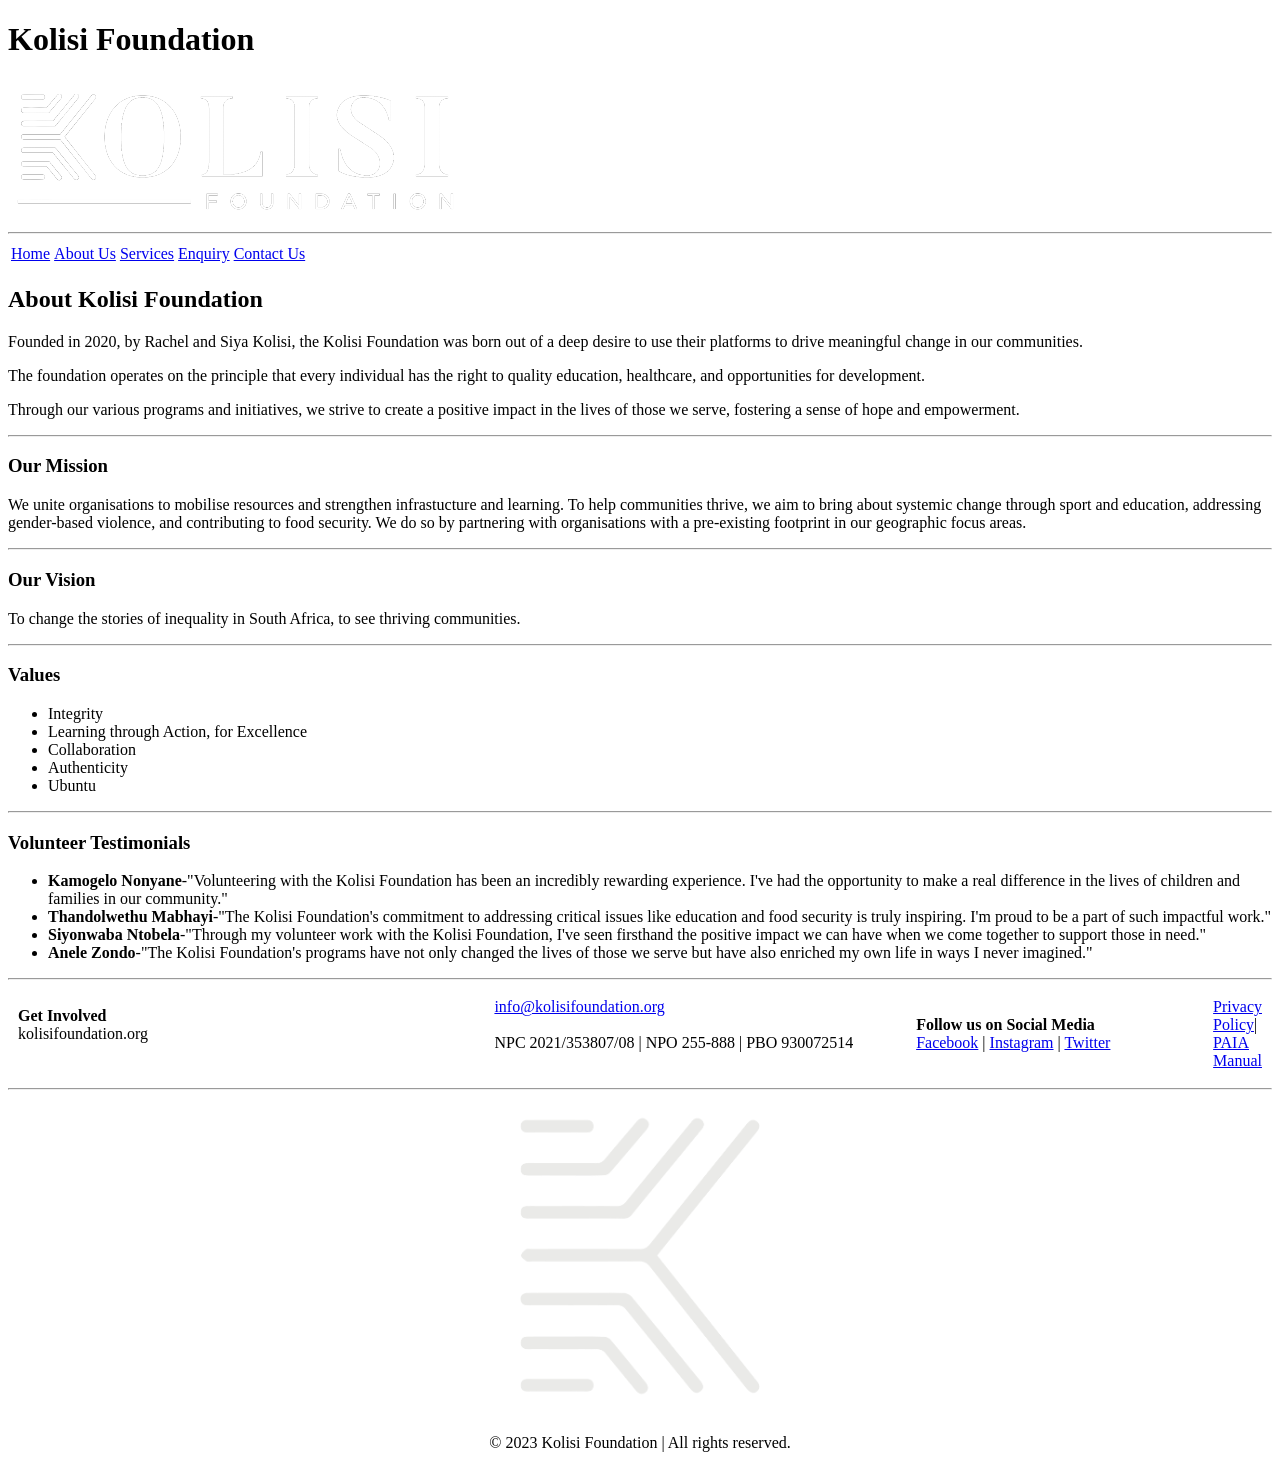
==== about.html @ 819c632f "Add all" ====
<!DOCTYPE html>
<html lang="en">
<head>
    <meta charset="UTF-8">
    <meta name="viewport" content="width=device-width, initial-scale=1.0">
    <title>Home</title>
</head>
<body>
  <!-- Header & Navigation -->
<header>
  <h1>Kolisi Foundation</h1>
  <a href="index.html"><img src="KOLISI-Foundation-Logo.png" alt="Kolisi Foundation"></a>
  <hr>
<nav>
  <table>
    <tr>
      <td><a href="index.html">Home</a></td>
      <td><a href="about.html">About Us</a></td>
      <td><a href="services.html">Services</a></td>
      <td><a href="enquiry.html">Enquiry</a></td>
      <td><a href="contact.html">Contact Us</a></td>
    </tr>
  </table>  
</nav>
</header>
<!-- End of Navigation -->
<main>
  <!-- About Us -->
  <section>
    <h2> About Kolisi Foundation</h2>
    <p>Founded in 2020, by Rachel and Siya Kolisi, the Kolisi Foundation was born out of a deep desire to use their platforms to drive meaningful change in our communities.</p>
    <p>The foundation operates on the principle that every individual has the right to quality education, healthcare, and opportunities for development.</p>
    <p>Through our various programs and initiatives, we strive to create a positive impact in the lives of those we serve, fostering a sense of hope and empowerment.</p>
  </section>
  <hr>
  <section>
    <h3>Our Mission</h3>
    <p>We unite organisations to mobilise resources and strengthen infrastucture and learning. To help communities thrive, we aim to bring about systemic change through sport and education, addressing gender-based violence, and contributing to food security. We do so by partnering with organisations with a pre-existing footprint in our geographic focus areas.</p>
  </section>
  <hr>
  <section>
    <h3>Our Vision</h3>
    <p>To change the stories of inequality in South Africa, to see thriving communities.</p>
  </section>
  <hr>
  <section>
    <h3>Values</h3>
    <ul>
      <li>Integrity</li>
      <li>Learning through Action, for Excellence</li>
      <li>Collaboration</li>
      <li>Authenticity</li>
      <li>Ubuntu</li>
    </ul>
  </section>
  <!-- End of About Us -->
   <hr>
   <!-- Start of Test-->
   <section>
    <h3>Volunteer Testimonials</h3>
    <ul>
      <li><strong>Kamogelo Nonyane</strong>-"Volunteering with the Kolisi Foundation has been an incredibly rewarding experience. I've had the opportunity to make a real difference in the lives of children and families in our community."</li>
      <li><strong>Thandolwethu Mabhayi</strong>-"The Kolisi Foundation's commitment to addressing critical issues like education and food security is truly inspiring. I'm proud to be a part of such impactful work."</li>
      <li><strong>Siyonwaba Ntobela</strong>-"Through my volunteer work with the Kolisi Foundation, I've seen firsthand the positive impact we can have when we come together to support those in need."</li>
      <li><strong>Anele Zondo</strong>-"The Kolisi Foundation's programs have not only changed the lives of those we serve but have also enriched my own life in ways I never imagined."</li>
    </ul>
   </section>
</main>
<!-- Footer Start-->
<footer>
  <hr>
  <table width="100%" border="0" cellpadding="10" cellspacing="0">
    <tr valign="center">
      <!-- Get Involve + -->
       <td width="40%">
        <strong>Get Involved</strong><br>kolisifoundation.org<br><br></td>
        <!-- Email + registration numbers -->
         <td width="35%">
          <a href="mailto:info@kolisifoundation.org">info@kolisifoundation.org</a><br><br>
          NPC 2021/353807/08 | NPO 255-888 | PBO 930072514<br><br>
         </td>
        <!-- Social Media -->
        <td width="25%">
          <strong>Follow us on Social Media</strong><br>
          <a href="https://www.facebook.com/kolisifoundation" target="_blank">Facebook</a> | 
          <a href="https://www.instagram.com/kolisifoundation" target="_blank">Instagram</a> | 
          <a href="https://twitter.com/kolisifoundation" target="_blank">Twitter</a>
        </td>
        <!-- Policy Links -->
          <td width="30%">
            <a href="#">Privacy Policy</a>| <a href="#">PAIA Manual</a>
          </td>
    </tr>
  </table>
  <hr>
  <div align="center">
    <img src="KF-Mini-Logo-White.png" alt="Kolisi Foundation" width="25%" height="25%">
    <p>&copy; 2023 Kolisi Foundation | All rights reserved.</p>
  </div>
</footer>
<!-- End of Footer -->
</body>
</html>
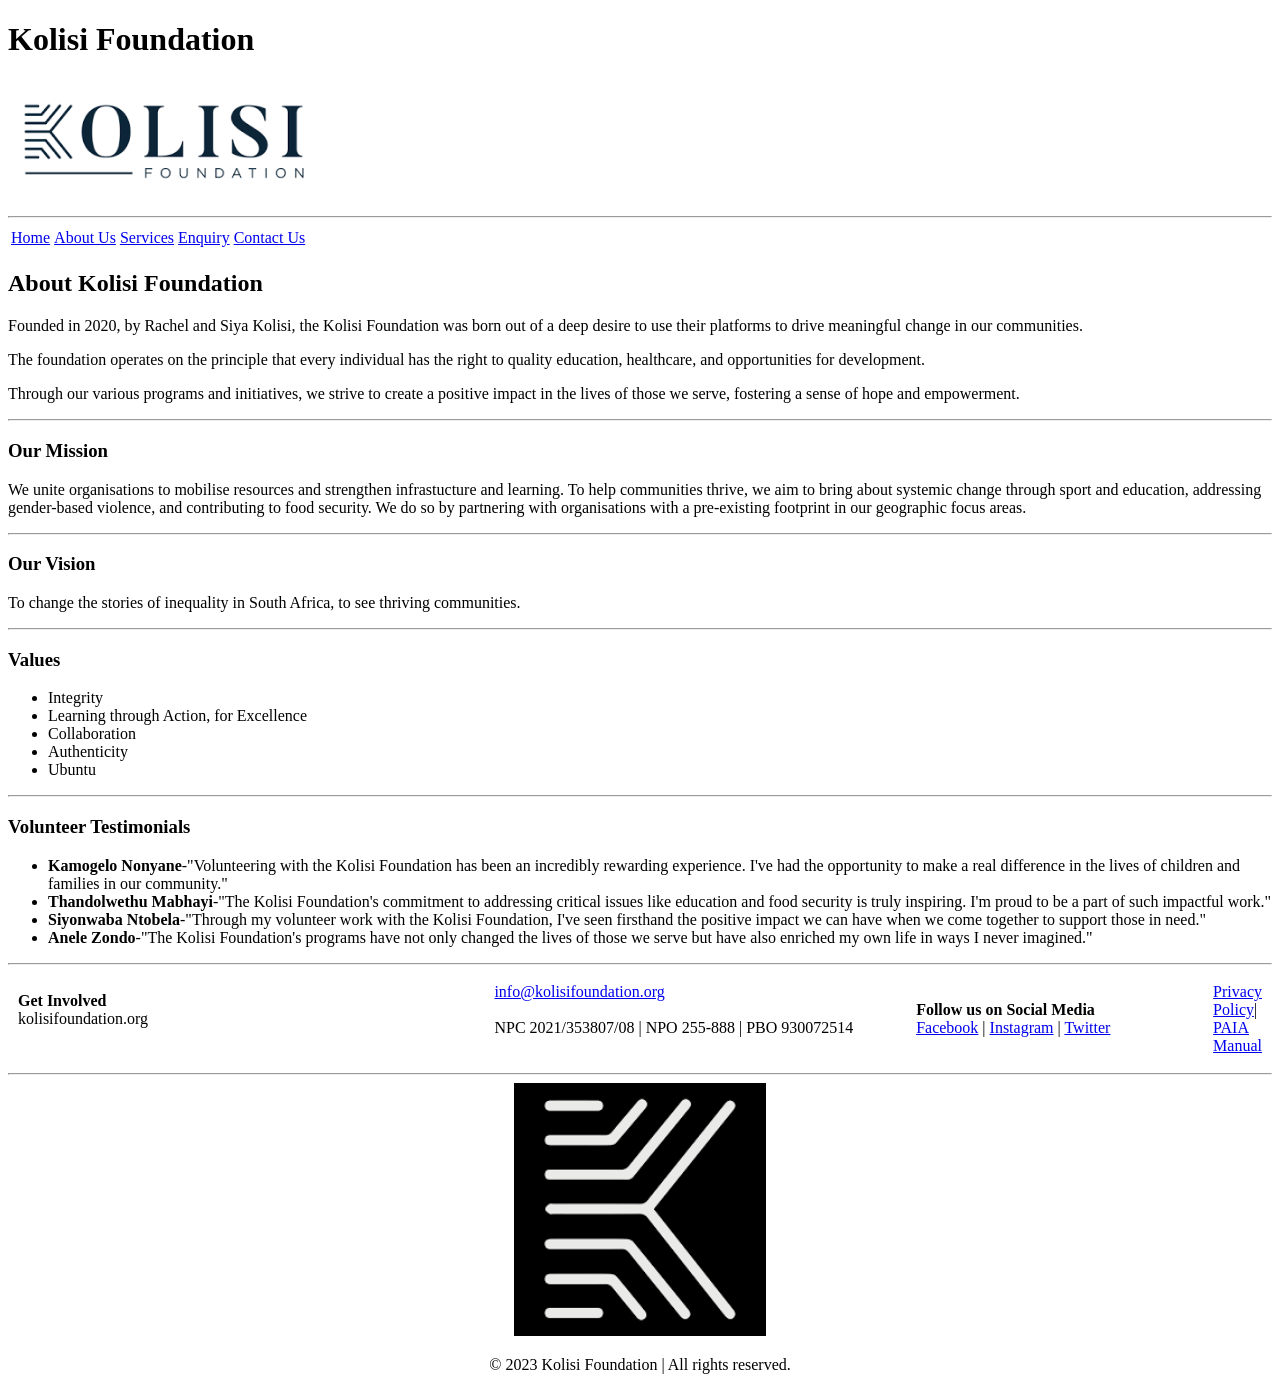
==== commit dda0e437: "add all new files and changes to be committed" ====
--- a/about.html
+++ b/about.html
@@ -3,13 +3,13 @@
 <head>
     <meta charset="UTF-8">
     <meta name="viewport" content="width=device-width, initial-scale=1.0">
-    <title>Home</title>
+    <title>About Us</title>
 </head>
 <body>
   <!-- Header & Navigation -->
 <header>
   <h1>Kolisi Foundation</h1>
-  <a href="index.html"><img src="KOLISI-Foundation-Logo.png" alt="Kolisi Foundation"></a>
+  <a href="index.html"><img src="kolisi-foundation.png" alt="Kolisi Foundation" width="25%" height="25%"></a>
   <hr>
 <nav>
   <table>
@@ -94,7 +94,7 @@
   </table>
   <hr>
   <div align="center">
-    <img src="KF-Mini-Logo-White.png" alt="Kolisi Foundation" width="25%" height="25%">
+    <img src="kf-mini-logo.png" alt="Kolisi Foundation" width="20%" height="20%">
     <p>&copy; 2023 Kolisi Foundation | All rights reserved.</p>
   </div>
 </footer>
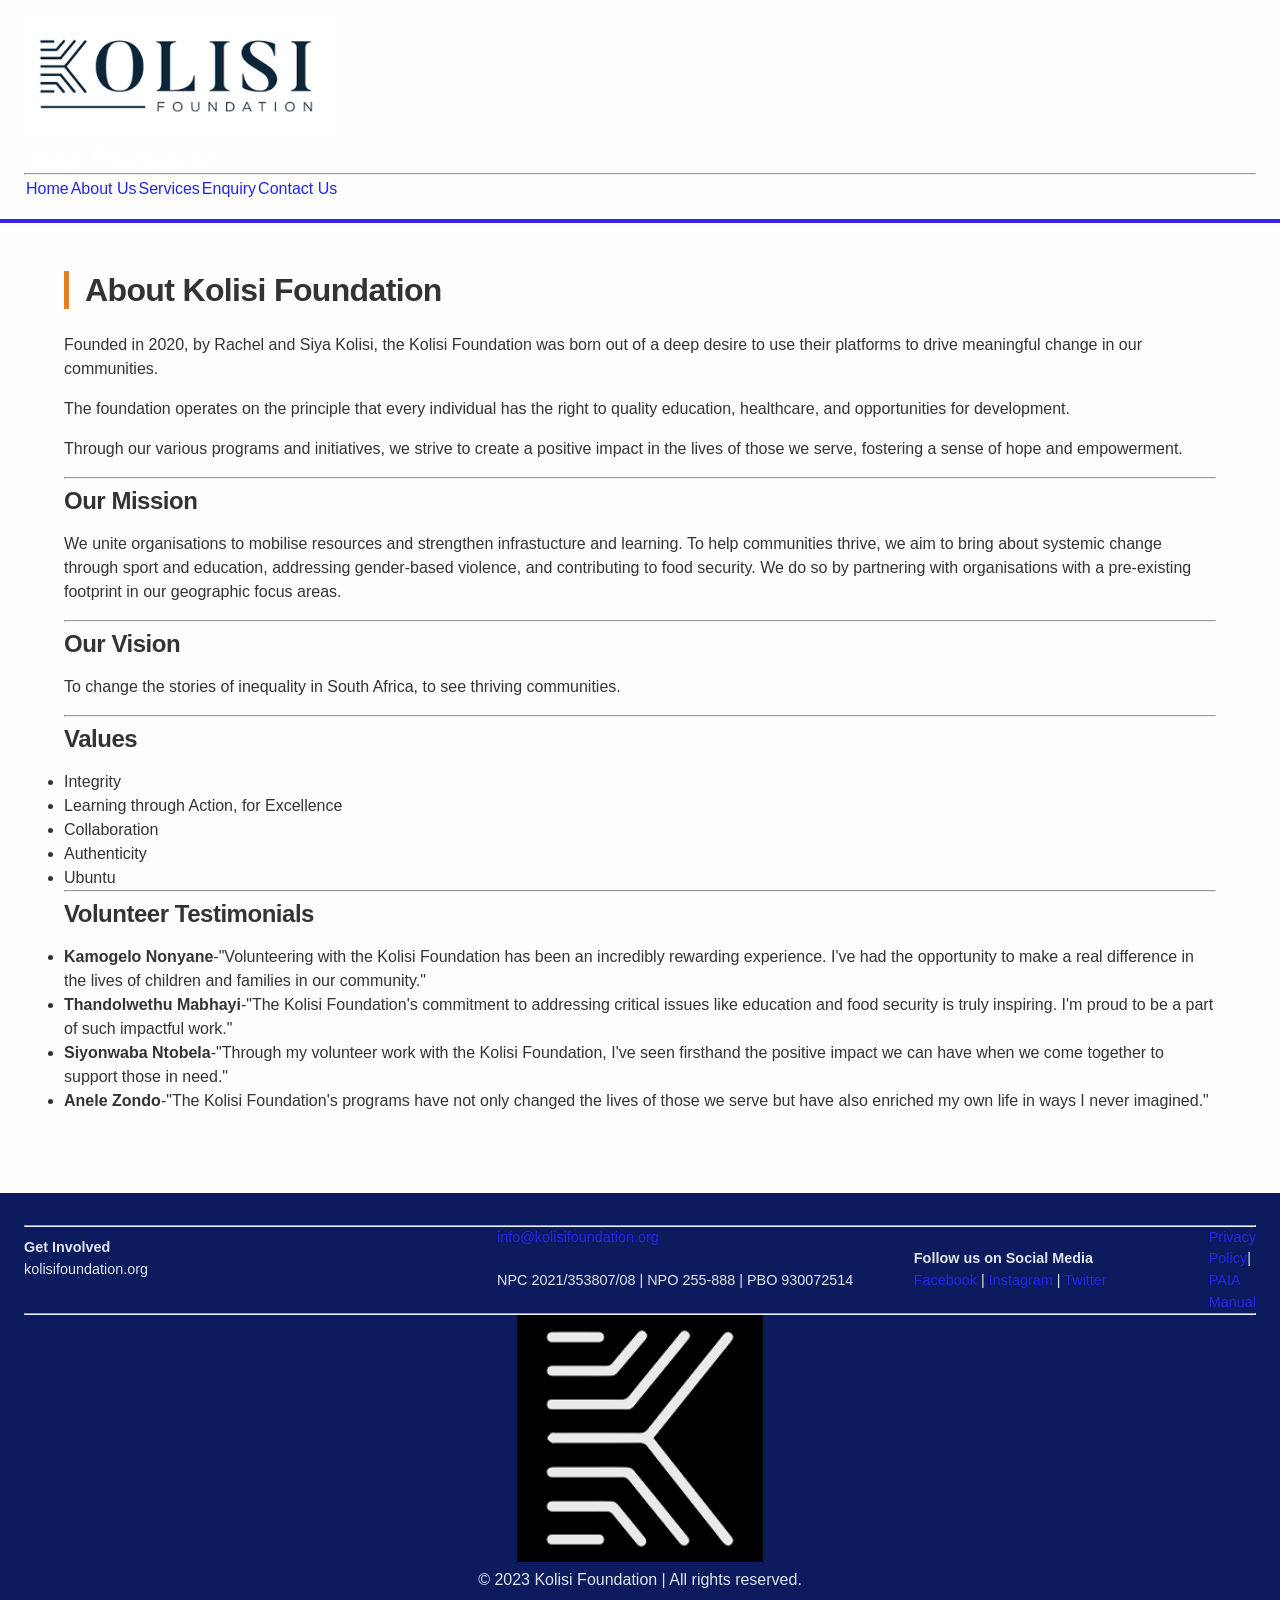
==== commit f2f33336: "Add a contact form to the contact page and an enquiry form to the enquiry page. Also, add a new CSS " ====
--- a/about.html
+++ b/about.html
@@ -4,14 +4,17 @@
     <meta charset="UTF-8">
     <meta name="viewport" content="width=device-width, initial-scale=1.0">
     <title>About Us</title>
+    <link rel="stylesheet" href="styles.css">
 </head>
 <body>
   <!-- Header & Navigation -->
-<header>
+<header class="site-header">
+  <div class="logo">
+    <a href="index.html"><img src="kolisi-foundation.png" alt="Kolisi Foundation" width="25%" height="25%"></a>
   <h1>Kolisi Foundation</h1>
-  <a href="index.html"><img src="kolisi-foundation.png" alt="Kolisi Foundation" width="25%" height="25%"></a>
+  </div>
   <hr>
-<nav>
+<nav class="navbar">
   <table>
     <tr>
       <td><a href="index.html">Home</a></td>
@@ -24,21 +27,21 @@
 </nav>
 </header>
 <!-- End of Navigation -->
-<main>
+<main class="main-content">
   <!-- About Us -->
-  <section>
+  <section class="about-us">
     <h2> About Kolisi Foundation</h2>
     <p>Founded in 2020, by Rachel and Siya Kolisi, the Kolisi Foundation was born out of a deep desire to use their platforms to drive meaningful change in our communities.</p>
     <p>The foundation operates on the principle that every individual has the right to quality education, healthcare, and opportunities for development.</p>
     <p>Through our various programs and initiatives, we strive to create a positive impact in the lives of those we serve, fostering a sense of hope and empowerment.</p>
   </section>
   <hr>
-  <section>
+  <section class="mission">
     <h3>Our Mission</h3>
     <p>We unite organisations to mobilise resources and strengthen infrastucture and learning. To help communities thrive, we aim to bring about systemic change through sport and education, addressing gender-based violence, and contributing to food security. We do so by partnering with organisations with a pre-existing footprint in our geographic focus areas.</p>
   </section>
   <hr>
-  <section>
+  <section class="vision">
     <h3>Our Vision</h3>
     <p>To change the stories of inequality in South Africa, to see thriving communities.</p>
   </section>
@@ -57,7 +60,7 @@
    <hr>
    <!-- Start of Test-->
    <section>
-    <h3>Volunteer Testimonials</h3>
+    <h3 class="heading-tertiary">Volunteer Testimonials</h3>
     <ul>
       <li><strong>Kamogelo Nonyane</strong>-"Volunteering with the Kolisi Foundation has been an incredibly rewarding experience. I've had the opportunity to make a real difference in the lives of children and families in our community."</li>
       <li><strong>Thandolwethu Mabhayi</strong>-"The Kolisi Foundation's commitment to addressing critical issues like education and food security is truly inspiring. I'm proud to be a part of such impactful work."</li>
@@ -67,7 +70,7 @@
    </section>
 </main>
 <!-- Footer Start-->
-<footer>
+<footer class="footer">
   <hr>
   <table width="100%" border="0" cellpadding="10" cellspacing="0">
     <tr valign="center">
--- a/styles.css
+++ b/styles.css
@@ -0,0 +1,510 @@
+/* ---------------------------------------------
+   1. CSS RESET & BASE STYLES (consistent across browsers)
+   --------------------------------------------- */
+* {
+    margin: 0;
+    padding: 0;
+    box-sizing: border-box;
+}
+
+/* Set base font size (1rem = 10px) */
+html {
+    font-size: 100%; /* 10px default */
+}
+
+body {
+    font-family: 'Segoe UI', Roboto, 'Helvetica Neue', sans-serif;
+    background-color: #fefefe;
+    color: #333;
+    line-height: 1.5;
+    display: flex;
+    flex-direction: column;
+    min-height: 100vh;
+}
+
+/* Main content wrapper – pushes footer down */
+main {
+    flex: 1;
+    max-width: 1200px;
+    margin: 0 auto;
+    padding: 2rem 1.5rem;
+    width: 100%;
+}
+
+/* ---------------------------------------------
+   2. TYPOGRAPHY STYLES (scales, weights, spacing)
+   --------------------------------------------- */
+h1, h2, h3, h4 {
+    font-weight: 700;
+    line-height: 1.2;
+    margin-bottom: 1rem;
+    letter-spacing: -0.02em;
+}
+
+h1 {
+    font-size: 2.5rem;   /* 25px */
+}
+
+h2 {
+    font-size: 2rem;     /* 20px */
+    border-left: 5px solid #e67e22;
+    padding-left: 1rem;
+    margin-top: 1rem;
+    margin-bottom: 1.5rem;
+}
+
+h3 {
+    font-size: 1.5rem;   /* 15px */
+    color: #333;
+    margin-top: 0.5rem;
+}
+
+p {
+    margin-bottom: 1rem;
+    font-size: 1rem;
+    line-height: 1.5;
+}
+
+a {
+    color: #2225e6;
+    text-decoration: none;
+    transition: all 0.2s ease;
+}
+
+a:hover {
+    text-decoration: underline;
+    color: #162fbf;
+}
+
+/* Typography helper for small text */
+.small-text {
+    font-size: 0.875rem; /* 24px */
+    letter-spacing: 0.02em;
+}
+
+/* ---------------------------------------------
+   3. LAYOUT STRUCTURE – Flexbox & Grid (Desktop first)
+   --------------------------------------------- */
+/* Header with navigation */
+header {
+    background-color:#fefefe;
+    color: white;
+    padding: 1rem 1.5rem;
+    border-bottom: 4px solid #3c22e6;
+}
+
+.header-container {
+    max-width: 1200px;
+    margin: 0 auto;
+    display: flex;
+    flex-wrap: wrap;
+    justify-content: space-between;
+    align-items: center;
+    gap: 1rem;
+}
+
+.logo h1 {
+    margin: 0;
+    font-size: 1.5rem;
+}
+
+.logo a {
+    color: white;
+    text-decoration: none;
+}
+
+nav ul {
+    display: flex;
+    flex-wrap: wrap;
+    list-style: none;
+    gap: 1.5rem;
+}
+
+nav ul li a {
+    color: #f0f0f0;
+    font-weight: 500;
+    padding: 0.5rem 0;
+}
+
+nav ul li a:hover,
+nav ul li a.active {
+    color: #3accf9;
+    border-bottom: 2px solid #3c22e6;
+}
+
+/* Grid for service cards (index & service page) */
+.service-grid, .featured-grid {
+    display: grid;
+    grid-template-columns: repeat(auto-fit, minmax(280px, 1fr));
+    gap: 2rem;
+    margin: 2rem 0;
+}
+
+.card {
+    background: #f9fafc;
+    padding: 1.5rem;
+    border-radius: 16px;
+    box-shadow: 0 2px 8px rgba(0,0,0,0.05);
+    transition: transform 0.2s, box-shadow 0.2s;
+    border-top: 4px solid #6022e6;
+}
+
+.card:hover {
+    transform: translateY(-5px);
+    box-shadow: 0 10px 20px rgba(0,0,0,0.1);
+}
+
+/* About page – team grid */
+.team-grid {
+    display: grid;
+    grid-template-columns: repeat(auto-fill, minmax(220px, 1fr));
+    gap: 1.5rem;
+    margin: 2rem 0;
+}
+
+.team-member {
+    background: white;
+    border: 1px solid #e0e7ef;
+    padding: 1rem;
+    border-radius: 12px;
+    transition: box-shadow 0.2s;
+}
+
+.team-member:hover {
+    box-shadow: 0 4px 12px rgba(0,0,0,0.08);
+}
+
+/* Contact page – two-column layout */
+.contact-grid {
+    display: grid;
+    grid-template-columns: 1fr 1fr;
+    gap: 2rem;
+    margin: 2rem 0;
+}
+
+/* Form layout */
+form {
+    background: #f8fafc;
+    padding: 1.8rem;
+    border-radius: 20px;
+}
+
+fieldset {
+    border: 1px solid #cbd5e1;
+    border-radius: 12px;
+    padding: 1rem 1.5rem;
+    margin-bottom: 1.5rem;
+}
+
+legend {
+    font-weight: bold;
+    padding: 0 1rem;
+}
+
+label {
+    font-weight: 500;
+    display: block;
+    margin-top: 0.75rem;
+}
+
+input, select, textarea {
+    width: 100%;
+    max-width: 500px;
+    padding: 0.6rem;
+    margin-top: 0.25rem;
+    margin-bottom: 0.8rem;
+    border: 1px solid #cbd5e1;
+    border-radius: 8px;
+    font-family: inherit;
+    transition: border 0.2s, box-shadow 0.2s;
+}
+
+input:focus, select:focus, textarea:focus {
+    outline: none;
+    border-color: #3c22e6;
+    box-shadow: 0 0 0 3px rgba(60, 34, 230, 0.2);
+}
+
+button, .btn-primary {
+    background-color: #3c22e6;
+    color: white;
+    padding: 0.7rem 1.4rem;
+    border: none;
+    border-radius: 50px;
+    font-weight: 600;
+    cursor: pointer;
+    transition: background 0.2s;
+}
+
+button:hover, .btn-primary:hover {
+    background-color: #162fbf;
+}
+
+/* Service table */
+.service-table {
+    width: 100%;
+    border-collapse: collapse;
+    margin: 2rem 0;
+}
+
+.service-table th, .service-table td {
+    border: 1px solid #ccc;
+    padding: 12px;
+    text-align: left;
+    vertical-align: top;
+}
+
+.service-table th {
+    background: #0a1f2e;
+    color: white;
+}
+
+.service-table tr:nth-child(even) {
+    background: #f9fafb;
+}
+
+/* Hero section on index */
+.hero {
+    background: linear-gradient(135deg, #eef2f7, #fff);
+    padding: 2rem;
+    border-radius: 24px;
+    text-align: center;
+    margin-bottom: 2rem;
+}
+
+.stats {
+    display: flex;
+    flex-wrap: wrap;
+    justify-content: space-around;
+    background: #0a1f2e;
+    color: white;
+    padding: 2rem;
+    border-radius: 20px;
+    margin: 2rem 0;
+}
+
+.stat-item {
+    text-align: center;
+    min-width: 120px;
+}
+
+.stat-number {
+    font-size: 2rem;
+    font-weight: bold;
+    color: #f9b43a;
+}
+
+/* ---------------------------------------------
+   4. FOOTER (Kolisi Foundation style with map link)
+   --------------------------------------------- */
+footer {
+    background-color: #0b1b5e;
+    color: #e0e4e8;
+    padding: 2rem 1.5rem 1.5rem;
+    font-size: 0.9rem;
+    margin-top: 3rem;
+}
+
+.footer-container {
+    max-width: 1200px;
+    margin: 0 auto;
+}
+
+.footer-grid {
+    display: grid;
+    grid-template-columns: repeat(auto-fit, minmax(200px, 1fr));
+    gap: 2rem;
+    margin-bottom: 2rem;
+}
+
+.footer-col p, .footer-col div {
+    margin-bottom: 0.75rem;
+}
+
+.bequest-note {
+    font-size: 0.85rem;
+    color: #cbd5e1;
+    border-left: 3px solid #e67e22;
+    padding-left: 0.75rem;
+}
+
+.contact-email a, .map-link a {
+    color: #f9b43a;
+}
+
+.reg-numbers {
+    font-size: 0.8rem;
+    background: rgba(255,255,255,0.05);
+    padding: 0.5rem;
+    border-radius: 8px;
+    display: inline-block;
+}
+
+.icon-row {
+    font-size: 1.4rem;
+    letter-spacing: 0.5rem;
+    margin: 1rem 0;
+}
+
+.policy-links a {
+    color: #e0e4e8;
+    margin-right: 1rem;
+    font-size: 0.85rem;
+}
+
+.policy-links a:hover {
+    color: #f9b43a;
+}
+
+.copyright {
+    text-align: center;
+    padding-top: 1.5rem;
+    margin-top: 1rem;
+    border-top: 1px solid #2c4c6e;
+    display: flex;
+    flex-wrap: wrap;
+    justify-content: space-between;
+    align-items: center;
+    gap: 0.5rem;
+}
+
+.developer {
+    font-size: 0.75rem;
+}
+
+/* ---------------------------------------------
+   5. RESPONSIVE DESIGN (media queries, relative units)
+   --------------------------------------------- */
+/* Tablet breakpoint (max-width: 768px) */
+@media (max-width: 768px) {
+    html {
+        font-size: 95%; 
+    }
+    /* slightly smaller base */
+    .header-container {
+        flex-direction: column;
+        text-align: center;
+    }
+    
+    nav ul {
+        justify-content: center;
+        gap: 1rem;
+    }
+    
+    h1 {
+        font-size: 2rem;
+    }
+    
+    h2 {
+        font-size: 1.6rem;
+    }
+    
+    .contact-grid {
+        grid-template-columns: 1fr;
+        gap: 1rem;
+    }
+    
+    .footer-grid {
+        grid-template-columns: 1fr;
+        text-align: center;
+    }
+    
+    .bequest-note {
+        text-align: left;
+    }
+    
+    .copyright {
+        flex-direction: column;
+    }
+    
+    .stats {
+        flex-direction: column;
+        gap: 1rem;
+    }
+}
+
+/* Mobile breakpoint (max-width: 480px) */
+@media (max-width: 480px) {
+    body {
+        font-size: 0.95rem;
+    }
+    
+    main {
+        padding: 1rem;
+    }
+    
+    nav ul {
+        gap: 0.75rem;
+        flex-wrap: wrap;
+    }
+    
+    nav ul li a {
+        font-size: 0.9rem;
+    }
+    
+    .card, .team-member {
+        padding: 1rem;
+    }
+    
+    .hero {
+        padding: 1.5rem;
+    }
+    
+    button, .btn-primary {
+        width: 100%;
+        text-align: center;
+    }
+    
+    input, select, textarea {
+        max-width: 100%;
+    }
+    
+    .service-table th, .service-table td {
+        padding: 8px;
+        font-size: 0.85rem;
+    }
+}
+
+/* ---------------------------------------------
+   6. RESPONSIVE IMAGES (srcset & sizes hint)
+   --------------------------------------------- */
+
+*/
+img {
+    max-width: 100%;
+    height: auto;
+    display: block;
+}
+
+/* ---------------------------------------------
+   7. VISUAL ENHANCEMENTS & PSEUDO-CLASSES
+   --------------------------------------------- */
+a:focus-visible, button:focus-visible, input:focus-visible {
+    outline: 2px solid #e67e22;
+    outline-offset: 2px;
+}
+
+.donate-btn {
+    background-color: #e67e22;
+    padding: 0.5rem 1rem;
+    border-radius: 50px;
+    color: white;
+    font-weight: bold;
+}
+
+.donate-btn:hover {
+    background-color: #bf6516;
+    transform: scale(1.02);
+}
+
+/* Custom scrollbar (optional) */
+::-webkit-scrollbar {
+    width: 8px;
+}
+::-webkit-scrollbar-track {
+    background: #f1f1f1;
+}
+::-webkit-scrollbar-thumb {
+    background: #e67e22;
+    border-radius: 4px;
+}
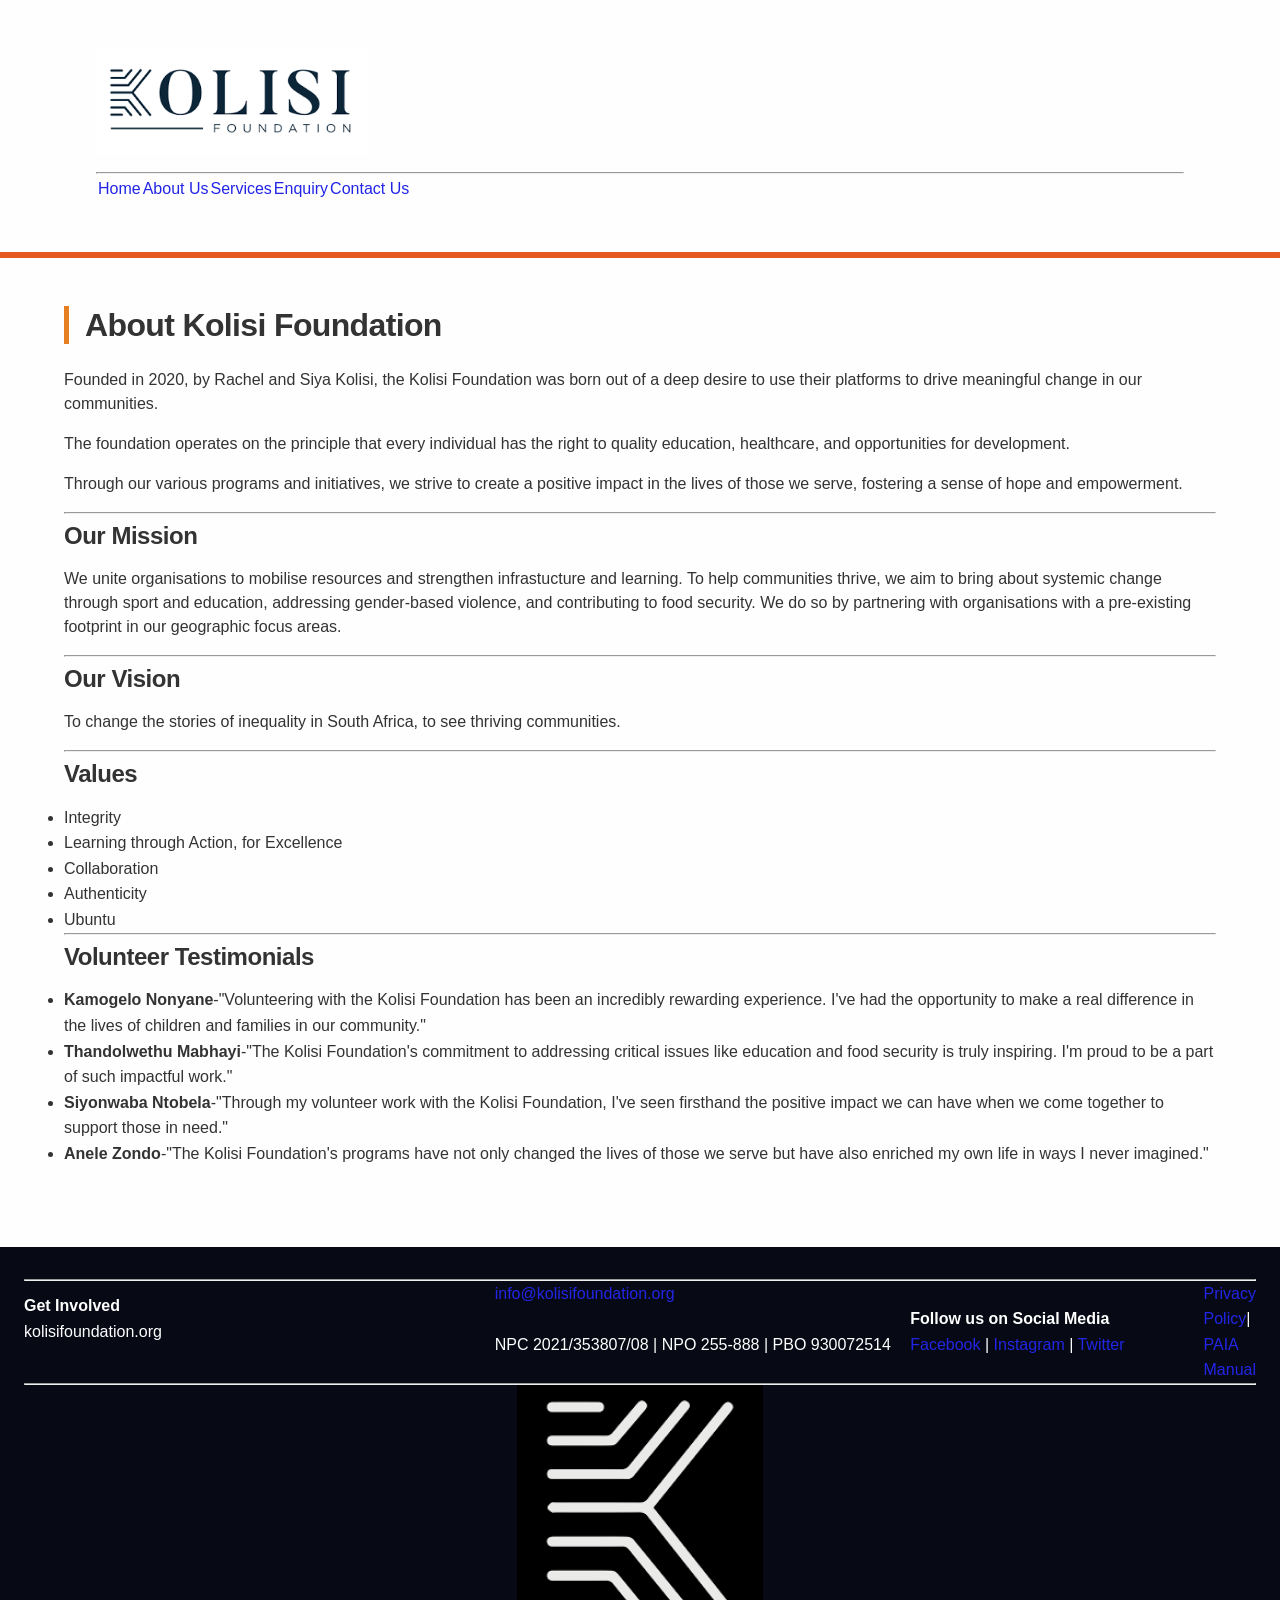
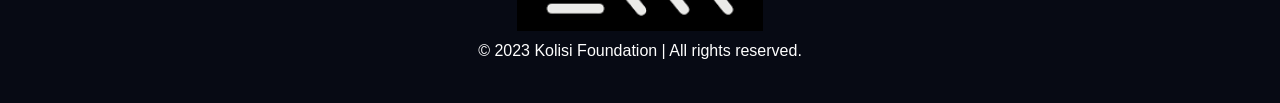
==== commit 1f37e867: "Added responsive hamburger menu to all pages and created a new grid class for better layout of servi" ====
--- a/about.html
+++ b/about.html
@@ -13,6 +13,13 @@
     <a href="index.html"><img src="kolisi-foundation.png" alt="Kolisi Foundation" width="25%" height="25%"></a>
   <h1>Kolisi Foundation</h1>
   </div>
+   <!-- Hamburger toggle (hidden on desktop) -->
+    <input type="checkbox" id="nav-toggle" class="nav-toggle">
+   <label for="nav-toggle" class="nav-toggle-label">
+     <span></span>
+     <span></span>
+     <span></span>
+    </label>
   <hr>
 <nav class="navbar">
   <table>
--- a/styles.css
+++ b/styles.css
@@ -1,5 +1,5 @@
 /* ---------------------------------------------
-   1. CSS RESET & BASE STYLES (consistent across browsers)
+   1. CSS RESET & BASE STYLES 
    --------------------------------------------- */
 * {
     margin: 0;
@@ -7,16 +7,17 @@
     box-sizing: border-box;
 }
 
-/* Set base font size (1rem = 10px) */
+
 html {
-    font-size: 100%; /* 10px default */
+    font-size: 100%; 
+    scroll-behavior: smooth;
 }
 
 body {
     font-family: 'Segoe UI', Roboto, 'Helvetica Neue', sans-serif;
     background-color: #fefefe;
     color: #333;
-    line-height: 1.5;
+    line-height: 1.6;
     display: flex;
     flex-direction: column;
     min-height: 100vh;
@@ -32,7 +33,7 @@
 }
 
 /* ---------------------------------------------
-   2. TYPOGRAPHY STYLES (scales, weights, spacing)
+   2. TYPOGRAPHY STYLES 
    --------------------------------------------- */
 h1, h2, h3, h4 {
     font-weight: 700;
@@ -42,11 +43,11 @@
 }
 
 h1 {
-    font-size: 2.5rem;   /* 25px */
+    font-size: 3rem;   
 }
 
 h2 {
-    font-size: 2rem;     /* 20px */
+    font-size: 2rem;     
     border-left: 5px solid #e67e22;
     padding-left: 1rem;
     margin-top: 1rem;
@@ -54,7 +55,7 @@
 }
 
 h3 {
-    font-size: 1.5rem;   /* 15px */
+    font-size: 1.5rem;  
     color: #333;
     margin-top: 0.5rem;
 }
@@ -68,17 +69,17 @@
 a {
     color: #2225e6;
     text-decoration: none;
-    transition: all 0.2s ease;
+    transition: all 0.4s ease;
 }
 
 a:hover {
     text-decoration: underline;
-    color: #162fbf;
+    color: #1621bf;
 }
 
 /* Typography helper for small text */
 .small-text {
-    font-size: 0.875rem; /* 24px */
+    font-size: 1rem; 
     letter-spacing: 0.02em;
 }
 
@@ -86,13 +87,25 @@
    3. LAYOUT STRUCTURE – Flexbox & Grid (Desktop first)
    --------------------------------------------- */
 /* Header with navigation */
-header {
+.container {
+    max-width: 1200px;
+    margin: 0 auto;
+    padding: 0 1.5rem;
+    width: 100%;
+}
+.site-header {
     background-color:#fefefe;
     color: white;
-    padding: 1rem 1.5rem;
-    border-bottom: 4px solid #3c22e6;
-}
-
+    padding: 3rem 6rem;
+    border-bottom: 6px solid #e65a22;
+}
+.main-content{
+    flex: 1;
+    max-width: 1200px;
+    margin: 0 auto;
+    padding: 2rem 1.5rem;
+        width: 100%;
+}
 .header-container {
     max-width: 1200px;
     margin: 0 auto;
@@ -100,12 +113,12 @@
     flex-wrap: wrap;
     justify-content: space-between;
     align-items: center;
-    gap: 1rem;
+    gap: 0.5rem;
 }
 
 .logo h1 {
     margin: 0;
-    font-size: 1.5rem;
+    font-size: 0.5rem;
 }
 
 .logo a {
@@ -117,7 +130,7 @@
     display: flex;
     flex-wrap: wrap;
     list-style: none;
-    gap: 1.5rem;
+    gap: 8rem;
 }
 
 nav ul li a {
@@ -132,7 +145,14 @@
     border-bottom: 2px solid #3c22e6;
 }
 
-/* Grid for service cards (index & service page) */
+/* Grid for service cards */
+.grid-auto-fit {
+    display: grid;
+    grid-template-columns: repeat(auto-fit, minmax(250px, 1fr));
+    gap: 2rem;
+    margin: 2rem 0;
+}
+
 .service-grid, .featured-grid {
     display: grid;
     grid-template-columns: repeat(auto-fit, minmax(280px, 1fr));
@@ -150,14 +170,14 @@
 }
 
 .card:hover {
-    transform: translateY(-5px);
+    transform: translateY(-6px);
     box-shadow: 0 10px 20px rgba(0,0,0,0.1);
 }
 
 /* About page – team grid */
 .team-grid {
     display: grid;
-    grid-template-columns: repeat(auto-fill, minmax(220px, 1fr));
+    grid-template-columns: repeat(auto-fill, minmax(250px, 1fr));
     gap: 1.5rem;
     margin: 2rem 0;
 }
@@ -184,7 +204,7 @@
 
 /* Form layout */
 form {
-    background: #f8fafc;
+    background: #1f0cef;
     padding: 1.8rem;
     border-radius: 20px;
 }
@@ -237,14 +257,14 @@
 }
 
 button:hover, .btn-primary:hover {
-    background-color: #162fbf;
+    background-color: #163bbf;
 }
 
 /* Service table */
 .service-table {
     width: 100%;
     border-collapse: collapse;
-    margin: 2rem 0;
+    margin: 3rem 0;
 }
 
 .service-table th, .service-table td {
@@ -291,22 +311,21 @@
 .stat-number {
     font-size: 2rem;
     font-weight: bold;
-    color: #f9b43a;
 }
 
 /* ---------------------------------------------
-   4. FOOTER (Kolisi Foundation style with map link)
+   4. FOOTER
    --------------------------------------------- */
 footer {
-    background-color: #0b1b5e;
-    color: #e0e4e8;
+    background-color: #070a14;
+    color:white;
     padding: 2rem 1.5rem 1.5rem;
-    font-size: 0.9rem;
+    font-size: 1rem;
     margin-top: 3rem;
 }
 
 .footer-container {
-    max-width: 1200px;
+    max-width: 1000px;
     margin: 0 auto;
 }
 
@@ -318,14 +337,14 @@
 }
 
 .footer-col p, .footer-col div {
-    margin-bottom: 0.75rem;
+    margin-bottom: 4rem;
 }
 
 .bequest-note {
-    font-size: 0.85rem;
+    font-size: 5rem;
     color: #cbd5e1;
-    border-left: 3px solid #e67e22;
-    padding-left: 0.75rem;
+    border-left: 10px solid #e67e22;
+    padding-left: 4rem;
 }
 
 .contact-email a, .map-link a {
@@ -334,7 +353,7 @@
 
 .reg-numbers {
     font-size: 0.8rem;
-    background: rgba(255,255,255,0.05);
+    background: rgba(255, 255, 255, 0.1);
     padding: 0.5rem;
     border-radius: 8px;
     display: inline-block;
@@ -352,15 +371,11 @@
     font-size: 0.85rem;
 }
 
-.policy-links a:hover {
-    color: #f9b43a;
-}
-
 .copyright {
     text-align: center;
     padding-top: 1.5rem;
     margin-top: 1rem;
-    border-top: 1px solid #2c4c6e;
+    border-top: 1px solid #546e2c;
     display: flex;
     flex-wrap: wrap;
     justify-content: space-between;
@@ -369,16 +384,36 @@
 }
 
 .developer {
-    font-size: 0.75rem;
+    font-size: 2rem;
 }
 
 /* ---------------------------------------------
-   5. RESPONSIVE DESIGN (media queries, relative units)
-   --------------------------------------------- */
-/* Tablet breakpoint (max-width: 768px) */
+   5. RESPONSIVE DESIGN
+   --------------------------------------------- */
+/* Tablet breakpoint */
+@media (max-width: 992px) {
+    .grid-3col,
+    .grid-4col {
+        grid-template-columns: repeat(2, 1fr);
+        gap: 1.5rem;
+    }
+    
+    .hero-title {
+        font-size: 2.2rem;
+    }
+    
+    .heading-primary {
+        font-size: 2.2rem;
+    }
+    
+    .heading-secondary {
+        font-size: 1.8rem;
+    }
+}
+
 @media (max-width: 768px) {
     html {
-        font-size: 95%; 
+        font-size: 90%; 
     }
     /* slightly smaller base */
     .header-container {
@@ -400,12 +435,12 @@
     }
     
     .contact-grid {
-        grid-template-columns: 1fr;
+        grid-template-columns: 2fr;
         gap: 1rem;
     }
     
     .footer-grid {
-        grid-template-columns: 1fr;
+        grid-template-columns: 2fr;
         text-align: center;
     }
     
@@ -428,8 +463,8 @@
     body {
         font-size: 0.95rem;
     }
-    
-    main {
+
+    .main-content {
         padding: 1rem;
     }
     
@@ -464,9 +499,123 @@
         font-size: 0.85rem;
     }
 }
-
-/* ---------------------------------------------
-   6. RESPONSIVE IMAGES (srcset & sizes hint)
+/* ----------- Hamburger Menu (Mobile only)-------------*/
+.nav-toggle {
+    display: none; /* hide the checkbox itself */
+}
+/* Hamburger icon styles - hidden on desktop, shown on mobile */
+.nav-toggle-label {
+    display: none; /* hidden on desktop */
+    flex-direction: column;
+    justify-content: space-between;
+    width: 30px;
+    height: 21px;
+    cursor: pointer;
+}
+.nav-toggle-label span {
+    display: block;
+    height: 3px;
+    width: 100%;
+    background-color: white;
+    border-radius: 3px;
+    transition: all 0.3s ease;
+}
+/*----- MOBILE STYLES (max-width: 767px) -----*/
+@media (max-width: 767px) {
+    .nav-toggle-label {
+        display: flex; /* show hamburger on mobile */
+    }
+    
+    .navbar {
+        display: none; /* hide nav by default on mobile */
+        width: 100%;
+        margin-top: 1rem;
+    }
+
+    .navbar ul {
+        flex-direction: column;
+        align-items: center;
+        gap: 1rem;
+        padding: 1rem;
+    }
+    .nav-toggle-label { order: 1;}
+    .logo { order: 2; }
+    .donate-btn { order: 3;}
+    .navbar { order: 4; }
+    
+    .nav-toggle:checked ~ .navbar {
+        display: block; /* show nav when checkbox is checked */
+    }
+    .nav-toggle:checked ~ .nav-toggle-label span:nth-child(1) {
+        transform: rotate(45deg) translate(5px, 5px);
+    }
+    .nav-toggle:checked ~ .nav-toggle-label span:nth-child(2) {
+        opacity: 0;
+    }
+    .nav-toggle:checked ~ .nav-toggle-label span:nth-child(3) {
+        transform: rotate(-45deg) translate(5px, -5px);
+    }
+}
+/* Desktop Large (min-width: 1400px) */
+@media (min-width: 1400px) {
+    .container,
+    .main-content {
+        max-width: 1200px;
+        margin: 0 auto;
+    }
+    .grid-3col {
+        gap: 2.5rem;
+    }
+    .header-container {
+        padding: 0 6rem;
+    }
+    
+    .site-header {
+        padding: 3rem 6rem;
+    }
+    html {
+        font-size: 105%;
+    }
+    
+    main {
+        padding: 2rem 6rem;
+    }
+    
+    .footer-container {
+        padding: 0 6rem;
+    }
+}
+/*----------------------------------------------------------
+    UTILITY CLASSES FOR RESPONSIVE HIDE/SHOW
+---------------------------------------------------------- */
+.hide-mobile {
+    display: inline;
+}
+.show-on-mobile {
+    display: none;
+}
+@media (max-width: 576px) {
+    .hide-mobile {
+        display: none;
+    }
+    .show-on-mobile {
+        display: inline;
+    }
+}
+/*---------------------------------------------
+   PRINT STYLES
+   --------------------------------------------- */
+@media print {
+    .site-header, 
+    .site-footer, 
+    nav,
+    .donate-btn,
+    .hero-buttons .btn-primary {
+        display: none;
+    }
+}
+/* ---------------------
+     IMAGE STYLES
    --------------------------------------------- */
 
 */
@@ -475,17 +624,21 @@
     height: auto;
     display: block;
 }
+.responsive-img {
+    max-width: 100%;
+    height: auto;
+}
 
 /* ---------------------------------------------
-   7. VISUAL ENHANCEMENTS & PSEUDO-CLASSES
+    VISUAL ENHANCEMENTS
    --------------------------------------------- */
 a:focus-visible, button:focus-visible, input:focus-visible {
-    outline: 2px solid #e67e22;
+    outline: 2px solid #e69822;
     outline-offset: 2px;
 }
 
 .donate-btn {
-    background-color: #e67e22;
+    background-color: #e67422;
     padding: 0.5rem 1rem;
     border-radius: 50px;
     color: white;
@@ -493,11 +646,11 @@
 }
 
 .donate-btn:hover {
-    background-color: #bf6516;
+    background-color: #ec852a;
     transform: scale(1.02);
 }
 
-/* Custom scrollbar (optional) */
+/* Custom scrollbar */
 ::-webkit-scrollbar {
     width: 8px;
 }
@@ -505,6 +658,21 @@
     background: #f1f1f1;
 }
 ::-webkit-scrollbar-thumb {
-    background: #e67e22;
+    background: #e66d22;
     border-radius: 4px;
-}+}
+/*----------------------------------------------
+   ACCESSIBILITY & FOCUS STATES
+   --------------------------------------------- */
+   a:focus-visible, 
+   button:focus-visible,
+   input:focus-visible,
+   select:focus-visible,
+   textarea:focus-visible {
+    outline: 2px solid #e69822;
+    outline-offset: 2px;
+   }
+   /* Smooth scrolling for anchor links */
+   html{
+    scroll-padding-top: 80px;
+   }
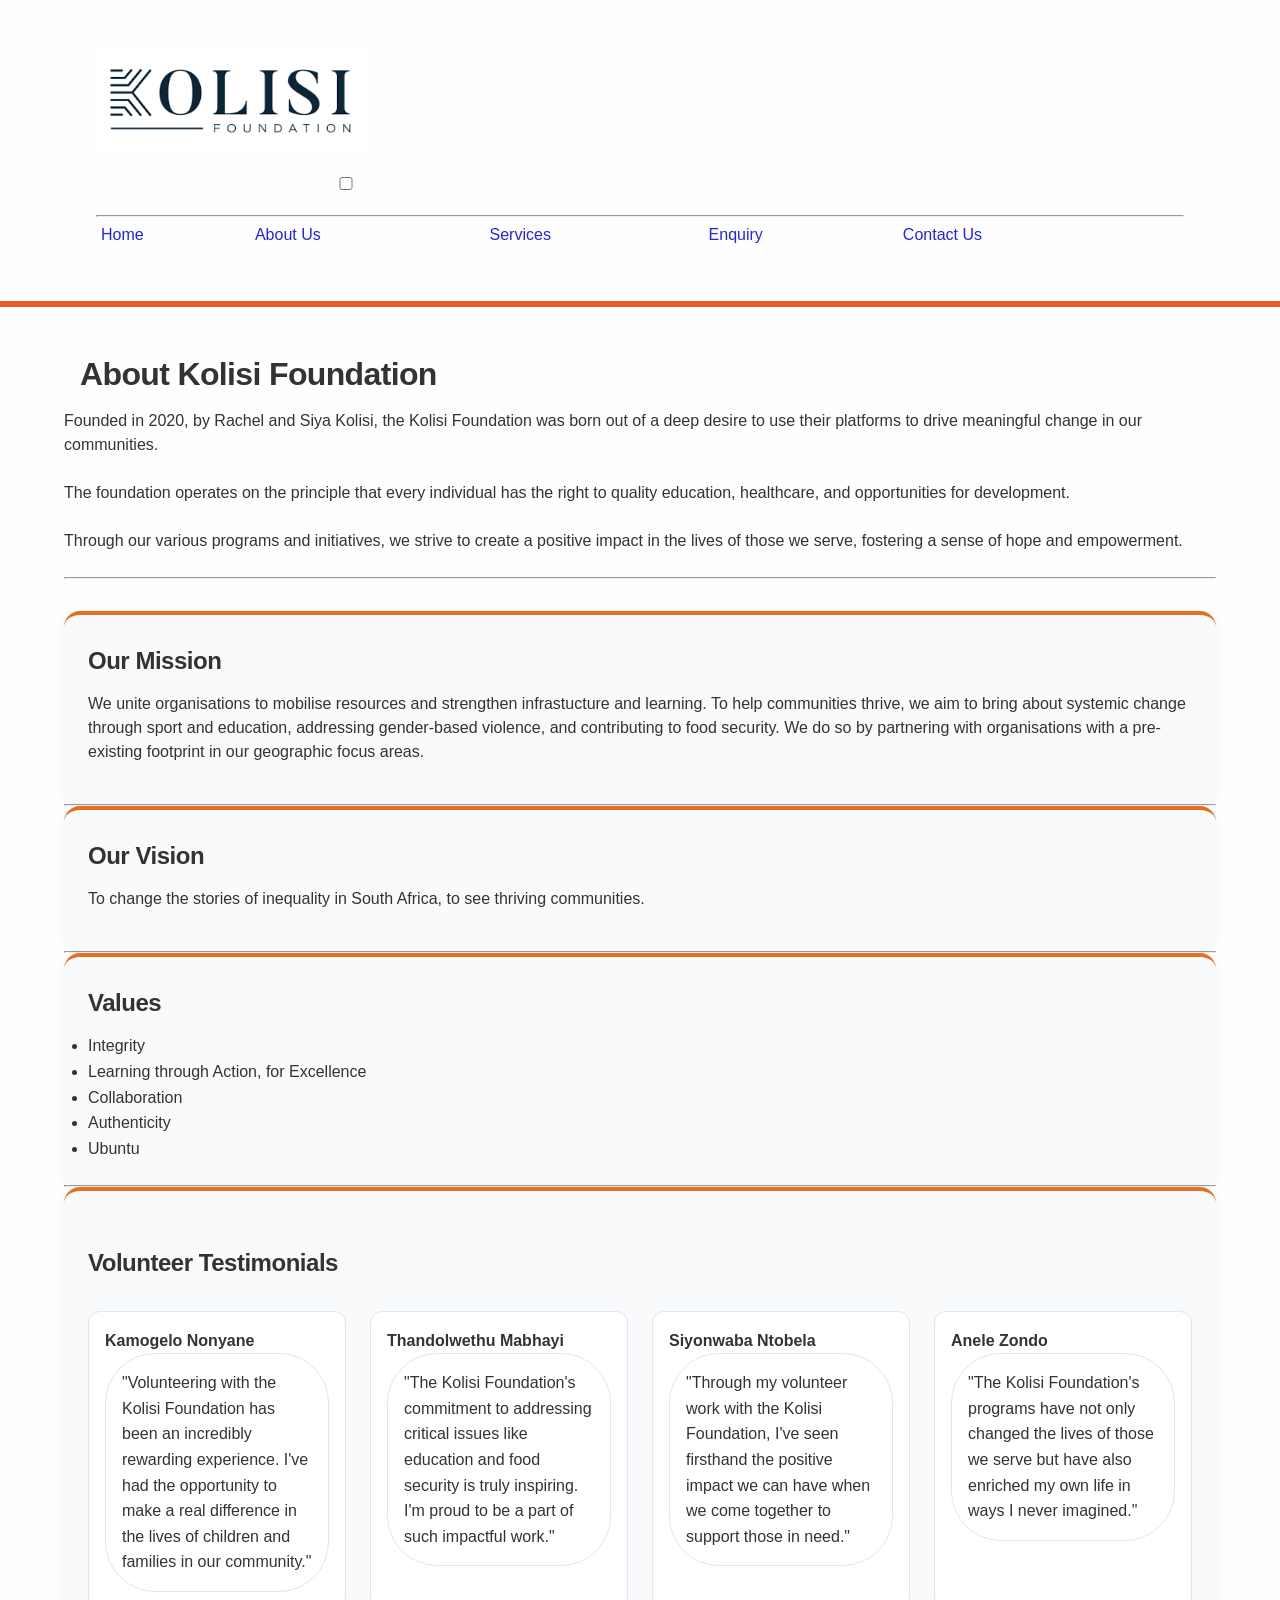
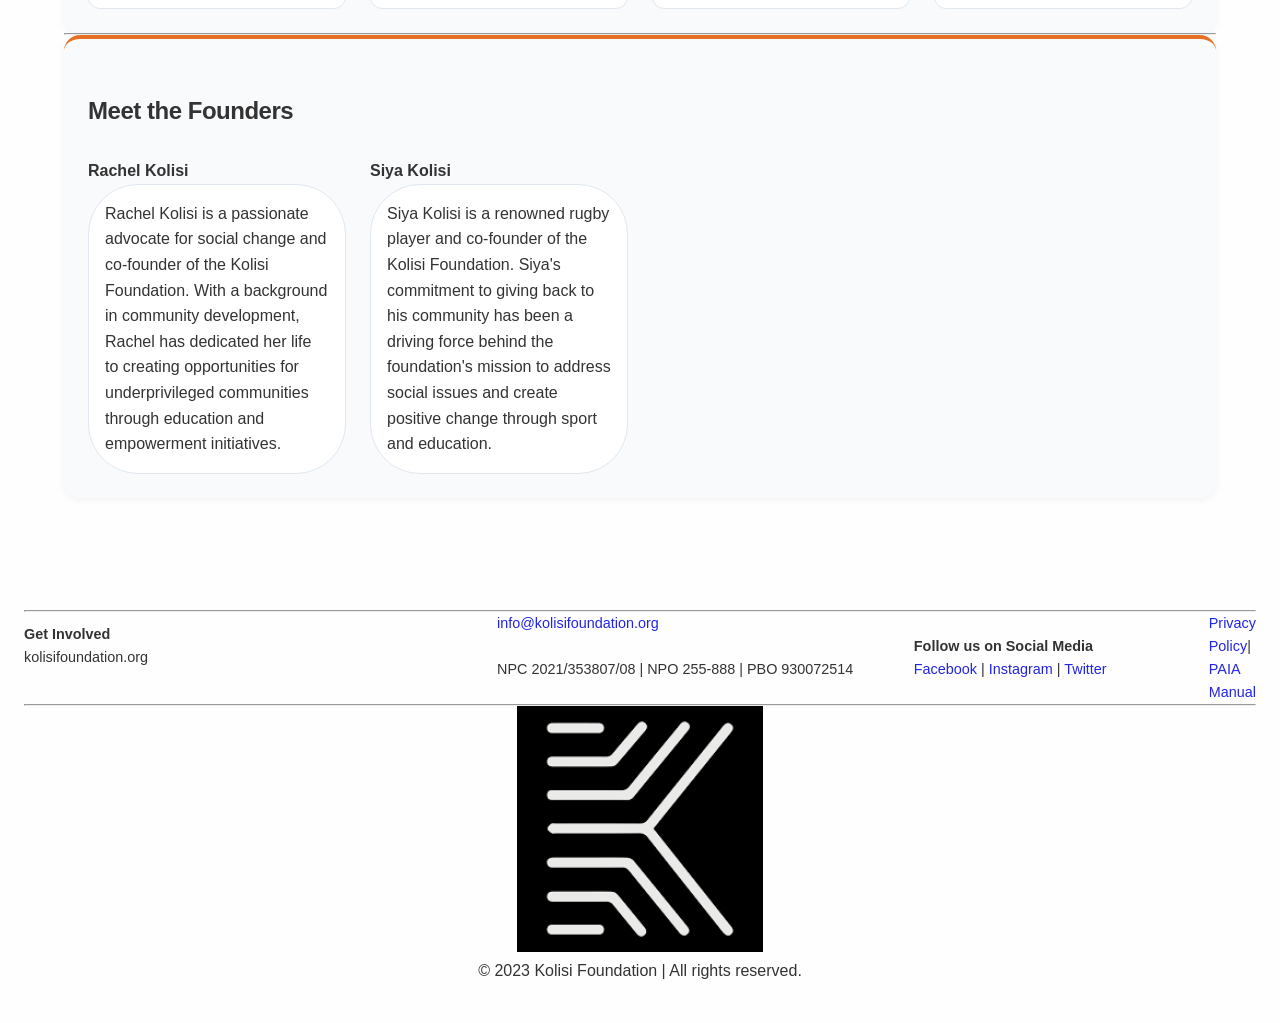
==== commit d88d0e4c: "added: index.html, about.html, styles.css, script.js" ====
--- a/about.html
+++ b/about.html
@@ -4,6 +4,9 @@
     <meta charset="UTF-8">
     <meta name="viewport" content="width=device-width, initial-scale=1.0">
     <title>About Us</title>
+     <meta name="description" content="Kolisi Foundation is dedicated to making a positive impact in our community through education, food security, and support for survivors of gender-based violence. Join us in creating a brighter future for all.">
+    <meta name="keywords" content="Kolisi Foundation, education, food security, gender-based violence, community impact, scholarships, nutrition education, survivor support, policy advocacy">
+    <meta name="author" content="Kolisi Foundation">
     <link rel="stylesheet" href="styles.css">
 </head>
 <body>
@@ -22,13 +25,13 @@
     </label>
   <hr>
 <nav class="navbar">
-  <table>
+  <table cellpadding="5" cellspacing="5" width="100%">
     <tr>
-      <td><a href="index.html">Home</a></td>
-      <td><a href="about.html">About Us</a></td>
-      <td><a href="services.html">Services</a></td>
-      <td><a href="enquiry.html">Enquiry</a></td>
-      <td><a href="contact.html">Contact Us</a></td>
+      <td><a href="index.html" class="nav-link">Home</a></td>
+      <td><a href="about.html" class="nav-link active">About Us</a></td>
+      <td><a href="services.html" class="nav-link">Services</a></td>
+      <td><a href="enquiry.html" class="nav-link">Enquiry</a></td>
+      <td><a href="contact.html" class="nav-link">Contact Us</a></td>
     </tr>
   </table>  
 </nav>
@@ -37,47 +40,100 @@
 <main class="main-content">
   <!-- About Us -->
   <section class="about-us">
-    <h2> About Kolisi Foundation</h2>
-    <p>Founded in 2020, by Rachel and Siya Kolisi, the Kolisi Foundation was born out of a deep desire to use their platforms to drive meaningful change in our communities.</p>
-    <p>The foundation operates on the principle that every individual has the right to quality education, healthcare, and opportunities for development.</p>
-    <p>Through our various programs and initiatives, we strive to create a positive impact in the lives of those we serve, fostering a sense of hope and empowerment.</p>
+    <h2 class="heading-secondary"> About Kolisi Foundation</h2>
+    <p class="mb-3">Founded in 2020, by Rachel and Siya Kolisi, the Kolisi Foundation was born out of a deep desire to use their platforms to drive meaningful change in our communities.</p>
+    <p class="mb-3">The foundation operates on the principle that every individual has the right to quality education, healthcare, and opportunities for development.</p>
+    <p class="mb-3">Through our various programs and initiatives, we strive to create a positive impact in the lives of those we serve, fostering a sense of hope and empowerment.</p>
   </section>
   <hr>
-  <section class="mission">
-    <h3>Our Mission</h3>
-    <p>We unite organisations to mobilise resources and strengthen infrastucture and learning. To help communities thrive, we aim to bring about systemic change through sport and education, addressing gender-based violence, and contributing to food security. We do so by partnering with organisations with a pre-existing footprint in our geographic focus areas.</p>
-  </section>
-  <hr>
-  <section class="vision">
-    <h3>Our Vision</h3>
-    <p>To change the stories of inequality in South Africa, to see thriving communities.</p>
-  </section>
+
+  <!-- Mission, Vision, Values -->
+  <div class="grid-2col mt-4"></div>
+   <section class="mission">
+      <div class="card">
+        <h3 class="card-title">Our Mission</h3>
+        <p>We unite organisations to mobilise resources and strengthen infrastucture and learning. To help communities thrive, we aim to bring about systemic change through sport and education, addressing gender-based violence, and contributing to food security. We do so by partnering with organisations with a pre-existing footprint in our geographic focus areas.</p>
+      </div>  
+   </section>
+   <hr>
+   <section class="vision">
+    <div class="card">
+      <h3 class="card-title">Our Vision</h3>
+      <p>To change the stories of inequality in South Africa, to see thriving communities.</p>
+    </div>
+   </section>
+  
+   <hr>
+   <section>
+   <div class="card">
+     <h3 class="card-title">Values</h3>
+     <ul>
+       <li>Integrity</li>
+       <li>Learning through Action, for Excellence</li>
+       <li>Collaboration</li>
+       <li>Authenticity</li>
+       <li>Ubuntu</li>
+     </ul>
+    </div>
+   </section>
+  </div>
+  <!-- End of About Us -->
+   <hr>
+   <!-- Start of Testimonials -->
+   <section>
+    <div class="card">
+     <h3 class="heading-tertiary mt-4">Volunteer Testimonials</h3>
+     <div class="grid-auto-fill mt-3" id="volunteerGrid">
+       <!-- Testimonials will be dynamically inserted here -->
+       <div class="volunteer-member" data-member="Kamogelo">
+        <div class="volunteer-name"><strong>Kamogelo Nonyane</strong></div>
+        <div class="volunteer-testimonial">"Volunteering with the Kolisi Foundation has been an incredibly rewarding experience. I've had the opportunity to make a real difference in the lives of children and families in our community."</div>
+       </div>
+       <div class="volunteer-member" data-member="Thandolwethu">
+        <div class="volunteer-name"><strong>Thandolwethu Mabhayi</strong></div>
+        <div class="volunteer-testimonial">"The Kolisi Foundation's commitment to addressing critical issues like education and food security is truly inspiring. I'm proud to be a part of such impactful work."</div>
+       </div>
+       <div class="volunteer-member" data-member="Siyonwaba">
+        <div class="volunteer-name"><strong>Siyonwaba Ntobela</strong></div>
+        <div class="volunteer-testimonial">"Through my volunteer work with the Kolisi Foundation, I've seen firsthand the positive impact we can have when we come together to support those in need."</div>
+       </div>
+       <div class="volunteer-member" data-member="Anele">
+        <div class="volunteer-name"><strong>Anele Zondo</strong></div>
+        <div class="volunteer-testimonial">"The Kolisi Foundation's programs have not only changed the lives of those we serve but have also enriched my own life in ways I never imagined."</div>
+       </div>
+      </div>
+    </div>
+  <!-- End of Testimonials -->
+  
+  <!-- Meet the Founders -->
   <hr>
   <section>
-    <h3>Values</h3>
-    <ul>
-      <li>Integrity</li>
-      <li>Learning through Action, for Excellence</li>
-      <li>Collaboration</li>
-      <li>Authenticity</li>
-      <li>Ubuntu</li>
-    </ul>
+    <div class="card">
+     <h3 class="heading-tertiary mt-4">Meet the Founders</h3>
+     <div class="grid-auto-fill mt-3" id="founderGrid">
+       <!-- Founders will be dynamically inserted here -->
+       <div class="founder-member" data-member="Rachel">
+        <div class="founder-name"><strong>Rachel Kolisi</strong></div>
+        <div class="founder-bio">Rachel Kolisi is a passionate advocate for social change and co-founder of the Kolisi Foundation. With a background in community development, Rachel has dedicated her life to creating opportunities for underprivileged communities through education and empowerment initiatives.</div>
+      </div>
+      <div class="founder-member" data-member="Siya">
+        <div class="founder-name"><strong>Siya Kolisi</strong></div>
+        <div class="founder-bio">Siya Kolisi is a renowned rugby player and co-founder of the Kolisi Foundation. Siya's commitment to giving back to his community has been a driving force behind the foundation's mission to address social issues and create positive change through sport and education.</div>
+      </div>
+     </div>
+    </div>
+    <!-- Modal container (hidden by default) -->
+    <div id="teamModal" class="modal">
+      <div class="modal-content">
+        <span class="close">&times;</span>
+        <h3 id="modalTitle"></h3>
+        <p id="modalBody"></p>
+      </div>
+    </div>
   </section>
-  <!-- End of About Us -->
-   <hr>
-   <!-- Start of Test-->
-   <section>
-    <h3 class="heading-tertiary">Volunteer Testimonials</h3>
-    <ul>
-      <li><strong>Kamogelo Nonyane</strong>-"Volunteering with the Kolisi Foundation has been an incredibly rewarding experience. I've had the opportunity to make a real difference in the lives of children and families in our community."</li>
-      <li><strong>Thandolwethu Mabhayi</strong>-"The Kolisi Foundation's commitment to addressing critical issues like education and food security is truly inspiring. I'm proud to be a part of such impactful work."</li>
-      <li><strong>Siyonwaba Ntobela</strong>-"Through my volunteer work with the Kolisi Foundation, I've seen firsthand the positive impact we can have when we come together to support those in need."</li>
-      <li><strong>Anele Zondo</strong>-"The Kolisi Foundation's programs have not only changed the lives of those we serve but have also enriched my own life in ways I never imagined."</li>
-    </ul>
-   </section>
 </main>
 <!-- Footer Start-->
-<footer class="footer">
+<footer class="site-footer">
   <hr>
   <table width="100%" border="0" cellpadding="10" cellspacing="0">
     <tr valign="center">
--- a/styles.css
+++ b/styles.css
@@ -35,7 +35,35 @@
 /* ---------------------------------------------
    2. TYPOGRAPHY STYLES 
    --------------------------------------------- */
-h1, h2, h3, h4 {
+.text-center { text-align: center; }
+.text-primary { color: var(--primary-accent); }
+.font-bold { font-weight: 700; }
+.font-semibold { font-weight: 600; }
+
+.heading-primary {
+    font-size: 2.5rem;
+    font-weight: 700;
+    line-height: 1.2;
+    margin-bottom: 1rem;
+}
+
+.heading-secondary {
+    font-size: 2rem;
+    font-weight: 700;
+    line-height: 1.2;
+    margin-bottom: 1rem;
+    border-left: 5px solid var(--primary-accent);
+    padding-left: 1rem;
+}
+
+.heading-tertiary {
+    font-size: 1.5rem;
+    font-weight: 600;
+    line-height: 1.3;
+    margin-bottom: 0.75rem;
+}
+
+   h1, h2, h3, h4 {
     font-weight: 700;
     line-height: 1.2;
     margin-bottom: 1rem;
@@ -82,6 +110,58 @@
     font-size: 1rem; 
     letter-spacing: 0.02em;
 }
+
+/* Accordion styles */
+.accordion-item {
+    margin-bottom: 0.5rem;
+    border: 1px solid var(--border-color);
+    border-radius: var(--border-radius-sm);
+    overflow: hidden;
+}
+.accordion-header {
+    width: 100%;
+    background: var(--bg-gray);
+    padding: 1rem;
+    text-align: left;
+    font-weight: 600;
+    cursor: pointer;
+    border: none;
+    font-size: 1rem;
+    transition: background 0.2s;
+}
+.accordion-header:hover {
+    background: #e2e8f0;
+}
+.accordion-content {
+    padding: 0 1rem;
+    max-height: 0;
+    overflow: hidden;
+    transition: max-height 0.3s ease;
+    background: white;
+}
+.accordion-content p {
+    padding: 1rem 0;
+    margin: 0;
+}
+.accordion-content.active {
+    max-height: 200px; /* adjust as needed */
+}
+
+/* Team member buttons */
+.btn-view {
+    background: var(--primary-accent);
+    color: white;
+    border: none;
+    padding: 0.4rem 1rem;
+    border-radius: 20px;
+    margin-top: 0.5rem;
+    cursor: pointer;
+    font-size: 0.8rem;
+}
+.btn-view:hover {
+    background: var(--primary-accent-hover);
+}
+
 
 /* ---------------------------------------------
    3. LAYOUT STRUCTURE – Flexbox & Grid (Desktop first)
@@ -145,14 +225,34 @@
     border-bottom: 2px solid #3c22e6;
 }
 
-/* Grid for service cards */
 .grid-auto-fit {
     display: grid;
     grid-template-columns: repeat(auto-fit, minmax(250px, 1fr));
     gap: 2rem;
     margin: 2rem 0;
 }
-
+.grid-2col {
+    display: grid;
+    grid-template-columns: repeat(2, 1fr);
+    gap: 2rem;
+}
+
+.grid-3col {
+    display: grid;
+    grid-template-columns: repeat(3, 1fr);
+    gap: 2rem;
+}
+
+.grid-4col {
+    display: grid;
+    grid-template-columns: repeat(4, 1fr);
+    gap: 1.5rem;
+}
+.grid-auto-fill {
+    display: grid;
+    grid-template-columns: repeat(auto-fill, minmax(220px, 1fr));
+    gap: 1.5rem;
+}
 .service-grid, .featured-grid {
     display: grid;
     grid-template-columns: repeat(auto-fit, minmax(280px, 1fr));
@@ -166,34 +266,166 @@
     border-radius: 16px;
     box-shadow: 0 2px 8px rgba(0,0,0,0.05);
     transition: transform 0.2s, box-shadow 0.2s;
-    border-top: 4px solid #6022e6;
+    border-top: 4px solid #e67022;
 }
 
 .card:hover {
     transform: translateY(-6px);
     box-shadow: 0 10px 20px rgba(0,0,0,0.1);
 }
+ 
+/* Flex Utilities */
+.flex { display: flex; }
+.flex-column { display: flex; flex-direction: column; }
+.flex-wrap { flex-wrap: wrap; }
+.justify-between { justify-content: space-between; }
+.justify-center { justify-content: center; }
+.align-center { align-items: center; }
+.gap-1 { gap: 0.5rem; }
+.gap-2 { gap: 1rem; }
+.gap-3 { gap: 1.5rem; }
+.gap-4 { gap: 2rem; }
+
+/* Spacing */
+.mt-1 { margin-top: 0.5rem; }
+.mt-2 { margin-top: 1rem; }
+.mt-3 { margin-top: 1.5rem; }
+.mt-4 { margin-top: 2rem; }
+.mb-1 { margin-bottom: 0.5rem; }
+.mb-2 { margin-bottom: 1rem; }
+.mb-3 { margin-bottom: 1.5rem; }
+.mb-4 { margin-bottom: 2rem; }
+.p-1 { padding: 0.5rem; }
+.p-2 { padding: 1rem; }
+.p-3 { padding: 1.5rem; }
+.p-4 { padding: 2rem; }
 
 /* About page – team grid */
-.team-grid {
+.volunteer-grid {
     display: grid;
     grid-template-columns: repeat(auto-fill, minmax(250px, 1fr));
     gap: 1.5rem;
     margin: 2rem 0;
 }
 
-.team-member {
+.volunteer-member {
     background: white;
     border: 1px solid #e0e7ef;
     padding: 1rem;
     border-radius: 12px;
+    transition:  0.2s;
+}
+
+.volunteer-member:hover {
+    box-shadow: 0 4px 12px rgba(0,0,0,0.08);
+}
+
+/* Service table */
+.table {
+    width: 100%;
+    border-collapse: collapse;
+    margin: 2rem 0;
+}
+
+.table th,
+.table td {
+    border: 1px solid #ccc;
+    padding: 12px;
+    text-align: left;
+    vertical-align: top;
+}
+.table th {
+    background: var(--primary-dark);
+    color: white;
+    font-weight: 600;
+}
+
+.table-striped tr:nth-child(even) {
+    background: var(--bg-gray);
+}
+
+.table-hover tr:hover {
+    background: #f1f5f9;
+}
+  /* Modal styles */
+.modal {
+    display: none;
+    position: fixed;
+    z-index: 1000;
+    left: 0;
+    top: 0;
+    width: 100%;
+    height: 100%;
+    background-color: rgba(0,0,0,0.5);
+    justify-content: center;
+    align-items: center;
+}
+.modal-content {
+    background: white;
+    padding: 2rem;
+    border-radius: 12px;
+    max-width: 400px;
+    text-align: center;
+    position: relative;
+}
+.close-modal {
+    position: absolute;
+    right: 1rem;
+    top: 0.5rem;
+    font-size: 1.8rem;
+    cursor: pointer;
+}
+.error-message {
+    color: #e74c3c;
+    font-size: 0.8rem;
+    margin-top: -0.5rem;
+    margin-bottom: 0.5rem;
+}
+.alert-success {
+    background: #d4edda;
+    color: #155724;
+    padding: 0.5rem;
+    border-radius: 8px;
+    margin-top: 1rem;
+}
+/* Volunteer Testimonial */
+.volunteer-testimonial {
+    background: white;
+    border: 1px solid #e0e7ef;
+    padding: 1rem;
+    border-radius: 50px;
+    font-weight: normal;
     transition: box-shadow 0.2s;
 }
-
-.team-member:hover {
+.volunteer-member {
+   font-weight: bold;
+    margin-top: 0.5rem;
+}
+.volunteer-testimonial:hover {
     box-shadow: 0 4px 12px rgba(0,0,0,0.08);
 }
 
+/* Founders section */
+.founders-section {
+    background: #fafbfb;
+    padding: 2rem;
+    border-radius: 20px;
+    margin: 2rem 0;
+}
+.founder-bio {
+    background: white;
+    border: 1px solid #e0e7ef;
+    padding: 1rem;
+    border-radius: 50px;
+    transition: box-shadow 0.2s;
+}
+.founder-bio:hover {
+    box-shadow: 0 4px 12px rgba(0,0,0,0.08);
+}
+.founder-name {
+    font-weight: bold;
+    margin-top: 0.5rem;
+}
 /* Contact page – two-column layout */
 .contact-grid {
     display: grid;
@@ -201,12 +433,47 @@
     gap: 2rem;
     margin: 2rem 0;
 }
+.contact-info {
+    background: var(--bg-gray);
+    padding: 1.5rem;
+    border-radius: var(--border-radius-lg);
+}
+
+.contact-detail {
+    margin-bottom: 1rem;
+    display: flex;
+    align-items: center;
+    gap: 0.75rem;
+}
+
+.contact-icon {
+    font-size: 1.25rem;
+    color: var(--primary-accent);
+}
+
+.address-block {
+    font-style: normal;
+    background: var(--bg-gray);
+    padding: 1rem;
+    border-radius: var(--border-radius-md);
+}
 
 /* Form layout */
 form {
     background: #1f0cef;
     padding: 1.8rem;
     border-radius: 20px;
+}
+
+.form-container {
+    background: var(--bg-gray);
+    padding: 1.8rem;
+    border-radius: var(--border-radius-xl);
+    margin: 2rem 0;
+}
+
+.form-group {
+    margin-bottom: 1rem;
 }
 
 fieldset {
@@ -259,7 +526,50 @@
 button:hover, .btn-primary:hover {
     background-color: #163bbf;
 }
-
+/* Modal styles */
+.modal {
+    display: none; /* Hidden by default */
+    position: fixed; /* Stay in place */
+    z-index: 1000; /* Sit on top */
+    left: 0;
+    top: 0;
+    width: 100%; /* Full width */
+    height: 100%; /* Full height */
+    overflow: auto; /* Enable scroll if needed */
+    background-color: rgba(0,0,0,0.5); /* Black w/ opacity */
+}
+.modal-content {
+    background-color: #acaaaa;
+    margin: 10% auto; /* 10% from the top and centered */
+    padding: 2rem;
+    border: 90px solid #a7a6a6;
+    width: 90%; /* Could be more or less, depending on screen size */
+    max-width: 500px;
+    border-radius: 100px;
+    position: relative;
+}
+.close-modal {
+    color: #090909;
+    position: absolute;
+    top: -100px;
+    right: 20px;
+    font-size: 28px;
+    font-weight: bold;
+    cursor: pointer;
+}
+.error-message {
+    color: #e53e3e;
+    font-size: 0.9rem;
+    margin-top: -0.5rem;
+    margin-bottom: 0.5rem;
+}
+.alert-success {
+    background-color: #521be9;
+    color: rgb(85, 31, 219);
+    padding: 1rem;
+    border-radius: 12px;
+    margin-bottom: 1.5rem;
+}
 /* Service table */
 .service-table {
     width: 100%;
@@ -321,6 +631,14 @@
     color:white;
     padding: 2rem 1.5rem 1.5rem;
     font-size: 1rem;
+    margin-top: 3rem;
+}
+
+.site-footer {
+    background-color: var(--primary-dark);
+    color: var(--text-light);
+    padding: 2rem 1.5rem 1.5rem;
+    font-size: 0.9rem;
     margin-top: 3rem;
 }
 
@@ -459,90 +777,200 @@
 }
 
 /* Mobile breakpoint (max-width: 480px) */
-@media (max-width: 480px) {
+@media (max-width: 576px) {
+    html {
+        font-size: 90%;
+    }
+    
     body {
         font-size: 0.95rem;
     }
-
+    
     .main-content {
         padding: 1rem;
     }
     
-    nav ul {
-        gap: 0.75rem;
-        flex-wrap: wrap;
-    }
-    
-    nav ul li a {
-        font-size: 0.9rem;
-    }
-    
-    .card, .team-member {
-        padding: 1rem;
-    }
-    
+    /* Navigation - stacked on mobile */
+    .navbar ul {
+        flex-direction: column;
+        gap: 0.5rem;
+        align-items: center;
+    }
+
+     .nav-link {
+        display: block;
+        padding: 0.5rem;
+    }
+    
+    /* Buttons full width on mobile */
+    .btn,
+    .donate-btn {
+        width: 100%;
+        text-align: center;
+        display: block;
+    }
+    
+    .hero-buttons {
+        flex-direction: column;
+        width: 100%;
+    }
+    
+    .hero-buttons .btn {
+        width: 100%;
+    }
+     /* Hero section */
     .hero {
         padding: 1.5rem;
     }
     
-    button, .btn-primary {
-        width: 100%;
-        text-align: center;
-    }
-    
-    input, select, textarea {
-        max-width: 100%;
-    }
-    
-    .service-table th, .service-table td {
+    .hero-title {
+        font-size: 1.6rem;
+    }
+    
+    /* Cards - full width */
+    .card {
+        padding: 1rem;
+    }
+    
+    .card-title {
+        font-size: 1.1rem;
+    }
+
+      /* Typography */
+    .heading-primary {
+        font-size: 1.75rem;
+    }
+    
+    .heading-secondary {
+        font-size: 1.4rem;
+        border-left-width: 3px;
+        padding-left: 0.75rem;
+    }
+    
+    .heading-tertiary {
+        font-size: 1.25rem;
+    }
+    
+    /* Stats numbers smaller */
+    .stat-number {
+        font-size: 1.5rem;
+    }
+     /* Table cells padding reduced */
+    .table th,
+    .table td {
         padding: 8px;
         font-size: 0.85rem;
     }
-}
-/* ----------- Hamburger Menu (Mobile only)-------------*/
-.nav-toggle {
-    display: none; /* hide the checkbox itself */
-}
-/* Hamburger icon styles - hidden on desktop, shown on mobile */
-.nav-toggle-label {
-    display: none; /* hidden on desktop */
-    flex-direction: column;
-    justify-content: space-between;
-    width: 30px;
-    height: 21px;
-    cursor: pointer;
-}
-.nav-toggle-label span {
-    display: block;
-    height: 3px;
-    width: 100%;
-    background-color: white;
-    border-radius: 3px;
-    transition: all 0.3s ease;
-}
-/*----- MOBILE STYLES (max-width: 767px) -----*/
-@media (max-width: 767px) {
+    
+    /* Form elements */
+    .form-container {
+        padding: 1rem;
+    }
+    
+    fieldset {
+        padding: 0.75rem 1rem;
+    }
+    
+     /* Table cells padding reduced */
+    .table th,
+    .table td {
+        padding: 8px;
+        font-size: 0.85rem;
+    }
+    
+    /* Form elements */
+    .form-container {
+        padding: 1rem;
+    }
+    
+    fieldset {
+        padding: 0.75rem 1rem;
+    }
+    
+     /* Table cells padding reduced */
+    .table th,
+    .table td {
+        padding: 8px;
+        font-size: 0.85rem;
+    }
+    
+    /* Form elements */
+    .form-container {
+        padding: 1rem;
+    }
+    
+    fieldset {
+        padding: 0.75rem 1rem;
+    }
+    
+    /* Contact page */
+    .contact-info {
+        padding: 1rem;
+    }
+
+       .contact-detail {
+        flex-wrap: wrap;
+    }
+    
+    /* Footer */
+    .site-footer {
+        padding: 1.5rem 1rem 1rem;
+    }
+    
+    .icon-row {
+        font-size: 1.2rem;
+        letter-spacing: 0.3rem;
+    }
+    
+    .reg-numbers {
+        font-size: 0.7rem;
+    }
+}
+
+@media (max-width: 480px) {
+    .nav-toggle {
+        display: none; /* hide checkbox */
+    }
+    .nav-toggle-label {
+        display: none; /* show hamburger on mobile */
+        flex-direction: column;
+        justify-content: space-between;
+        width: 30px;
+        height: 21px;
+        cursor: pointer;
+    }
+    .nav-toggle-label span {
+        display: block;
+        height: 3px;
+        width: 100%;
+        background-color: #e68116;
+        border-radius: 3px;
+        transition: all 0.3s ease;
+    }
+}
+@media (max-width: 480px) {
     .nav-toggle-label {
         display: flex; /* show hamburger on mobile */
-    }
-    
+        
+    }
+
     .navbar {
         display: none; /* hide nav by default on mobile */
         width: 100%;
+        position: absolute;
+        top: 100%;
+        left: 0;
+        background-color: #fefefe;
+        padding: 1rem 0;
         margin-top: 1rem;
-    }
-
+        border-radius: 50px;
+        z-index: 99;
+    }
     .navbar ul {
         flex-direction: column;
         align-items: center;
-        gap: 1rem;
-        padding: 1rem;
-    }
-    .nav-toggle-label { order: 1;}
-    .logo { order: 2; }
-    .donate-btn { order: 3;}
-    .navbar { order: 4; }
-    
+        gap: 0.75rem;
+    }
     .nav-toggle:checked ~ .navbar {
         display: block; /* show nav when checkbox is checked */
     }
@@ -556,6 +984,7 @@
         transform: rotate(-45deg) translate(5px, -5px);
     }
 }
+
 /* Desktop Large (min-width: 1400px) */
 @media (min-width: 1400px) {
     .container,
@@ -594,7 +1023,7 @@
 .show-on-mobile {
     display: none;
 }
-@media (max-width: 576px) {
+@media (max-width: 480px) {
     .hide-mobile {
         display: none;
     }
@@ -612,6 +1041,15 @@
     .donate-btn,
     .hero-buttons .btn-primary {
         display: none;
+    }
+     body {
+        background: white;
+        color: black;
+    }
+    
+    .card {
+        box-shadow: none;
+        border: 1px solid #ccc;
     }
 }
 /* ---------------------
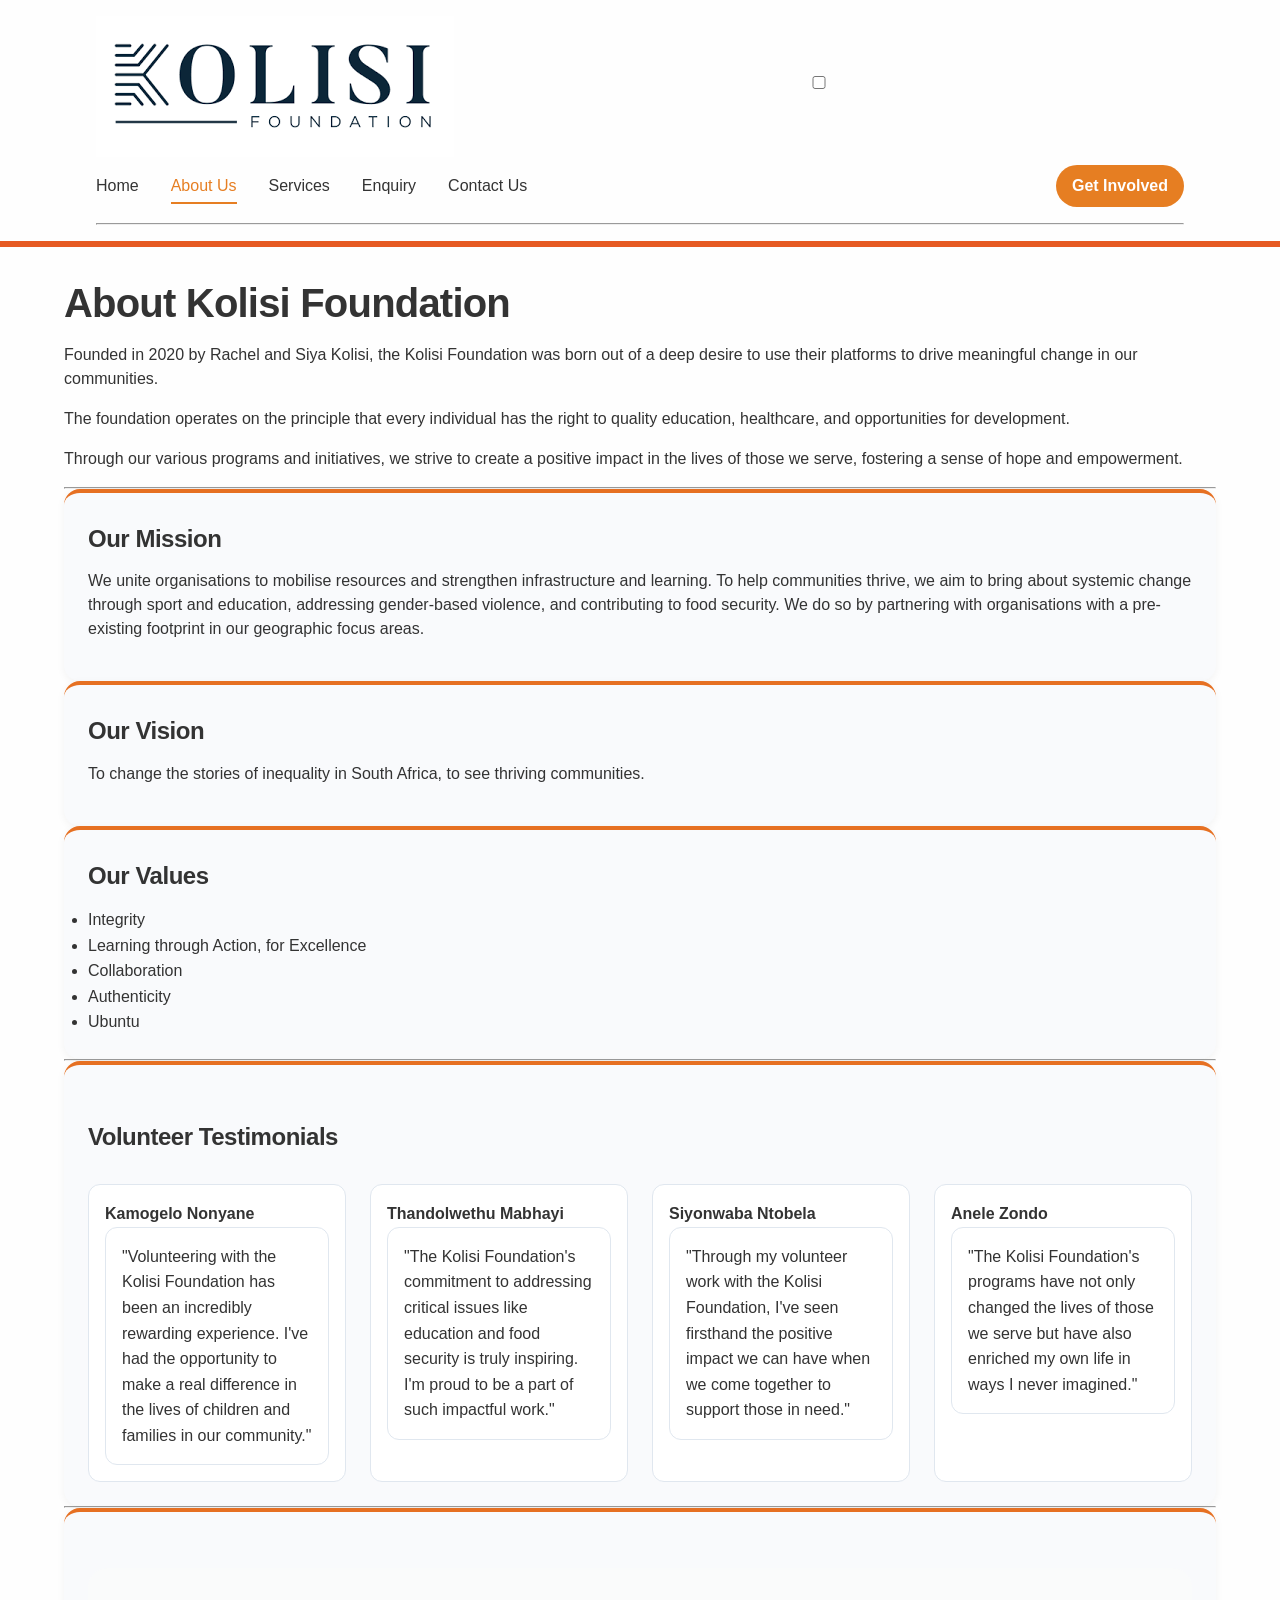
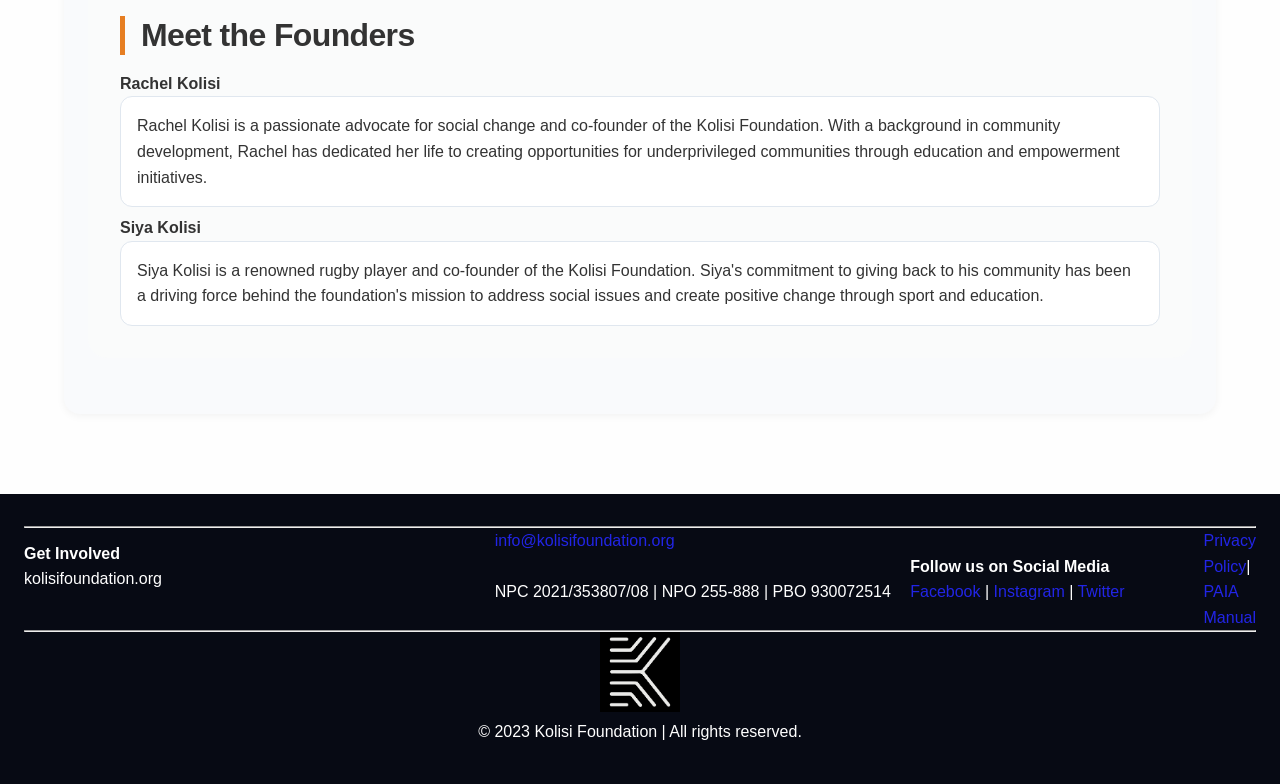
==== commit 501ebac6: "Added error handling to images in services.html to prevent broken image icons, and updated social me" ====
--- a/about.html
+++ b/about.html
@@ -1,169 +1,182 @@
 <!DOCTYPE html>
 <html lang="en">
-<head>
+  <head>
     <meta charset="UTF-8">
     <meta name="viewport" content="width=device-width, initial-scale=1.0">
-    <title>About Us</title>
-     <meta name="description" content="Kolisi Foundation is dedicated to making a positive impact in our community through education, food security, and support for survivors of gender-based violence. Join us in creating a brighter future for all.">
+    <title>About Us | Kolisi Foundation</title>
+    <meta name="description" content="Kolisi Foundation is dedicated to making a positive impact in our community through education, food security, and support for survivors of gender-based violence. Join us in creating a brighter future for all.">
     <meta name="keywords" content="Kolisi Foundation, education, food security, gender-based violence, community impact, scholarships, nutrition education, survivor support, policy advocacy">
     <meta name="author" content="Kolisi Foundation">
     <link rel="stylesheet" href="styles.css">
-</head>
-<body>
-  <!-- Header & Navigation -->
-<header class="site-header">
-  <div class="logo">
-    <a href="index.html"><img src="kolisi-foundation.png" alt="Kolisi Foundation" width="25%" height="25%"></a>
-  <h1>Kolisi Foundation</h1>
-  </div>
-   <!-- Hamburger toggle (hidden on desktop) -->
-    <input type="checkbox" id="nav-toggle" class="nav-toggle">
-   <label for="nav-toggle" class="nav-toggle-label">
-     <span></span>
-     <span></span>
-     <span></span>
-    </label>
-  <hr>
-<nav class="navbar">
-  <table cellpadding="5" cellspacing="5" width="100%">
-    <tr>
-      <td><a href="index.html" class="nav-link">Home</a></td>
-      <td><a href="about.html" class="nav-link active">About Us</a></td>
-      <td><a href="services.html" class="nav-link">Services</a></td>
-      <td><a href="enquiry.html" class="nav-link">Enquiry</a></td>
-      <td><a href="contact.html" class="nav-link">Contact Us</a></td>
-    </tr>
-  </table>  
-</nav>
-</header>
-<!-- End of Navigation -->
-<main class="main-content">
-  <!-- About Us -->
-  <section class="about-us">
-    <h2 class="heading-secondary"> About Kolisi Foundation</h2>
-    <p class="mb-3">Founded in 2020, by Rachel and Siya Kolisi, the Kolisi Foundation was born out of a deep desire to use their platforms to drive meaningful change in our communities.</p>
-    <p class="mb-3">The foundation operates on the principle that every individual has the right to quality education, healthcare, and opportunities for development.</p>
-    <p class="mb-3">Through our various programs and initiatives, we strive to create a positive impact in the lives of those we serve, fostering a sense of hope and empowerment.</p>
-  </section>
-  <hr>
+  </head>
+  <body>
 
-  <!-- Mission, Vision, Values -->
-  <div class="grid-2col mt-4"></div>
-   <section class="mission">
+    <!-- Header & Navigation -->
+    <header class="site-header">
+      <div class="header-container">
+        <div class="logo">
+          <a href="index.html"><img src="kolisi-foundation.png" alt="Kolisi Foundation Logo"></a>
+        </div>
+        
+        <!-- Hamburger toggle (hidden on desktop) -->
+        <input type="checkbox" id="nav-toggle" class="nav-toggle">
+          <label for="nav-toggle" class="nav-toggle-label">
+            <span></span>
+            <span></span>
+            <span></span>
+          </label>
+
+        <nav class="navbar">
+          <ul class="nav-menu">
+            <li><a href="index.html" class="nav-link">Home</a></li>
+            <li><a href="about.html" class="nav-link active">About Us</a></li>
+            <li><a href="services.html" class="nav-link">Services</a></li>
+            <li><a href="enquiry.html" class="nav-link">Enquiry</a></li>
+            <li><a href="contact.html" class="nav-link">Contact Us</a></li>
+          </ul>
+        </nav>
+        <a href="enquiry.html" class="donate-btn">Get Involved</a>
+      </div>
+      <hr class="header-hr">
+    </header>
+    <!-- End of Navigation -->
+
+    <main class="main-content">
+      <!-- About Us Hero Section -->
+      <section class="about-hero">
+        <h1 class="heading-primary">About Kolisi Foundation</h1>
+        <p class="lead-text">Founded in 2020 by Rachel and Siya Kolisi, the Kolisi Foundation was born out of a deep desire to use their platforms to drive meaningful change in our communities.</p>
+        <p>The foundation operates on the principle that every individual has the right to quality education, healthcare, and opportunities for development.</p>
+        <p>Through our various programs and initiatives, we strive to create a positive impact in the lives of those we serve, fostering a sense of hope and empowerment.</p>
+      </section>
+      <hr>
+
+      <!-- Mission, Vision, Values Grid -->
+      <div class="mission-vision-grid">
+        <section class="mission-card">
+            <div class="card">
+              <h3 class="card-title">Our Mission</h3>
+              <p>We unite organisations to mobilise resources and strengthen infrastructure and learning. To help communities thrive, we aim to bring about systemic change through sport and education, addressing gender-based violence, and contributing to food security. We do so by partnering with organisations with a pre-existing footprint in our geographic focus areas.</p>
+            </div>  
+        </section>
+
+        <section class="vision-card">
+          <div class="card">
+            <h3 class="card-title">Our Vision</h3>
+            <p>To change the stories of inequality in South Africa, to see thriving communities.</p>
+          </div>
+        </section>
+
+        <section class="values-card">
+          <div class="card">
+            <h3 class="card-title">Our Values</h3>
+            <ul class="values-list">
+              <li>Integrity</li>
+              <li>Learning through Action, for Excellence</li>
+              <li>Collaboration</li>
+              <li>Authenticity</li>
+              <li>Ubuntu</li>
+            </ul>
+          </div>
+        </section>
+      </div>
+      <hr>
+
+      <!-- Start of Testimonials -->
+      <section>
+        <div class="card">
+         <h3 class="heading-tertiary mt-4">Volunteer Testimonials</h3>
+         <div class="grid-auto-fill mt-3" id="volunteerGrid">
+           <!-- Testimonials will be dynamically inserted here -->
+            <div class="volunteer-member" data-member="Kamogelo">
+             <div class="volunteer-name"><strong>Kamogelo Nonyane</strong></div>
+             <div class="volunteer-testimonial">"Volunteering with the Kolisi Foundation has been an incredibly rewarding experience. I've had the opportunity to make a real difference in the lives of children and families in our community."</div>
+            </div>
+            <div class="volunteer-member" data-member="Thandolwethu">
+             <div class="volunteer-name"><strong>Thandolwethu Mabhayi</strong></div>
+             <div class="volunteer-testimonial">"The Kolisi Foundation's commitment to addressing critical issues like education and food security is truly inspiring. I'm proud to be a part of such impactful work."</div>
+            </div>
+            <div class="volunteer-member" data-member="Siyonwaba">
+             <div class="volunteer-name"><strong>Siyonwaba Ntobela</strong></div>
+             <div class="volunteer-testimonial">"Through my volunteer work with the Kolisi Foundation, I've seen firsthand the positive impact we can have when we come together to support those in need."</div>
+            </div>
+            <div class="volunteer-member" data-member="Anele">
+             <div class="volunteer-name"><strong>Anele Zondo</strong></div>
+             <div class="volunteer-testimonial">"The Kolisi Foundation's programs have not only changed the lives of those we serve but have also enriched my own life in ways I never imagined."</div>
+            </div>
+          </div>
+        </div>
+      </section>
+      <hr>
+      <!-- End of Testimonials -->
+
+      <!-- Meet the Founders -->
       <div class="card">
-        <h3 class="card-title">Our Mission</h3>
-        <p>We unite organisations to mobilise resources and strengthen infrastucture and learning. To help communities thrive, we aim to bring about systemic change through sport and education, addressing gender-based violence, and contributing to food security. We do so by partnering with organisations with a pre-existing footprint in our geographic focus areas.</p>
-      </div>  
-   </section>
-   <hr>
-   <section class="vision">
-    <div class="card">
-      <h3 class="card-title">Our Vision</h3>
-      <p>To change the stories of inequality in South Africa, to see thriving communities.</p>
-    </div>
-   </section>
-  
-   <hr>
-   <section>
-   <div class="card">
-     <h3 class="card-title">Values</h3>
-     <ul>
-       <li>Integrity</li>
-       <li>Learning through Action, for Excellence</li>
-       <li>Collaboration</li>
-       <li>Authenticity</li>
-       <li>Ubuntu</li>
-     </ul>
-    </div>
-   </section>
-  </div>
-  <!-- End of About Us -->
-   <hr>
-   <!-- Start of Testimonials -->
-   <section>
-    <div class="card">
-     <h3 class="heading-tertiary mt-4">Volunteer Testimonials</h3>
-     <div class="grid-auto-fill mt-3" id="volunteerGrid">
-       <!-- Testimonials will be dynamically inserted here -->
-       <div class="volunteer-member" data-member="Kamogelo">
-        <div class="volunteer-name"><strong>Kamogelo Nonyane</strong></div>
-        <div class="volunteer-testimonial">"Volunteering with the Kolisi Foundation has been an incredibly rewarding experience. I've had the opportunity to make a real difference in the lives of children and families in our community."</div>
-       </div>
-       <div class="volunteer-member" data-member="Thandolwethu">
-        <div class="volunteer-name"><strong>Thandolwethu Mabhayi</strong></div>
-        <div class="volunteer-testimonial">"The Kolisi Foundation's commitment to addressing critical issues like education and food security is truly inspiring. I'm proud to be a part of such impactful work."</div>
-       </div>
-       <div class="volunteer-member" data-member="Siyonwaba">
-        <div class="volunteer-name"><strong>Siyonwaba Ntobela</strong></div>
-        <div class="volunteer-testimonial">"Through my volunteer work with the Kolisi Foundation, I've seen firsthand the positive impact we can have when we come together to support those in need."</div>
-       </div>
-       <div class="volunteer-member" data-member="Anele">
-        <div class="volunteer-name"><strong>Anele Zondo</strong></div>
-        <div class="volunteer-testimonial">"The Kolisi Foundation's programs have not only changed the lives of those we serve but have also enriched my own life in ways I never imagined."</div>
-       </div>
+        <section class="founders-section">
+          <div class="section-container">
+            <h2 class="heading-secondary">Meet the Founders</h2>
+            <div class="founders-grid">
+              <div class="founder-card">
+                <div class="founder-image-placeholder">
+                  <img src="rachel-kolisi.jpg" alt="Rachel Kolisi" class="founder-img" onerror="this.style.display='none'">
+                </div>
+                <div class="founder-name"><strong>Rachel Kolisi</strong></div>
+                <div class="founder-bio">Rachel Kolisi is a passionate advocate for social change and co-founder of the Kolisi Foundation. With a background in community development, Rachel has dedicated her life to creating opportunities for underprivileged communities through education and empowerment initiatives.</div>
+            </div>
+            <div class="founder-card">
+              <div class="founder-image-placeholder">
+                <img src="siya-kolisi.jpg" alt="Siya Kolisi" class="founder-img" onerror="this.style.display='none'">
+              </div>
+              <div class="founder-name"><strong>Siya Kolisi</strong></div>
+                <div class="founder-bio">Siya Kolisi is a renowned rugby player and co-founder of the Kolisi Foundation. Siya's commitment to giving back to his community has been a driving force behind the foundation's mission to address social issues and create positive change through sport and education.</div>
+              </div>
+            </div>
+          </div>
+        </section>
+      </div>      
+    </main>
+
+    <!-- Footer Start -->
+    <footer class="footer">
+      <hr>
+      <table width="100%" border="0" cellpadding="10" cellspacing="0">
+        <tr valign="center">
+          <!-- Get Involve + -->
+          <td width="40%">
+            <strong>Get Involved</strong><br>kolisifoundation.org<br><br>
+          </td>
+          <!-- Email + registration numbers -->
+          <td width="35%">
+            <a href="mailto:info@kolisifoundation.org">info@kolisifoundation.org</a><br><br>
+            NPC 2021/353807/08 | NPO 255-888 | PBO 930072514<br><br>
+          </td>
+          <!-- Social Media -->
+          <td width="25%">
+            <strong>Follow us on Social Media</strong><br>
+            <a href="https://www.facebook.com/kolisifoundation" target="_blank" rel="noopener noreferrer">Facebook</a> | 
+            <a href="https://www.instagram.com/kolisifoundation" target="_blank" rel="noopener noreferrer">Instagram</a> | 
+            <a href="https://twitter.com/kolisifoundation" target="_blank" rel="noopener noreferrer">Twitter</a>
+          </td>
+          <!-- Policy Links -->
+          <td width="30%">
+            <a href="#">Privacy Policy</a>| <a href="#">PAIA Manual</a>
+          </td>
+        </tr>
+      </table>
+      <hr>
+      <div align="center">
+        <img src="kf-mini-logo.png" alt="Kolisi Foundation" width="25%" height="25%" class="footer-logo">
+        <p>&copy; 2023 Kolisi Foundation | All rights reserved.</p>
       </div>
-    </div>
-  <!-- End of Testimonials -->
-  
-  <!-- Meet the Founders -->
-  <hr>
-  <section>
-    <div class="card">
-     <h3 class="heading-tertiary mt-4">Meet the Founders</h3>
-     <div class="grid-auto-fill mt-3" id="founderGrid">
-       <!-- Founders will be dynamically inserted here -->
-       <div class="founder-member" data-member="Rachel">
-        <div class="founder-name"><strong>Rachel Kolisi</strong></div>
-        <div class="founder-bio">Rachel Kolisi is a passionate advocate for social change and co-founder of the Kolisi Foundation. With a background in community development, Rachel has dedicated her life to creating opportunities for underprivileged communities through education and empowerment initiatives.</div>
-      </div>
-      <div class="founder-member" data-member="Siya">
-        <div class="founder-name"><strong>Siya Kolisi</strong></div>
-        <div class="founder-bio">Siya Kolisi is a renowned rugby player and co-founder of the Kolisi Foundation. Siya's commitment to giving back to his community has been a driving force behind the foundation's mission to address social issues and create positive change through sport and education.</div>
-      </div>
-     </div>
-    </div>
-    <!-- Modal container (hidden by default) -->
+    </footer>
+    <!-- End of Footer -->
     <div id="teamModal" class="modal">
       <div class="modal-content">
         <span class="close">&times;</span>
         <h3 id="modalTitle"></h3>
         <p id="modalBody"></p>
       </div>
-    </div>
-  </section>
-</main>
-<!-- Footer Start-->
-<footer class="site-footer">
-  <hr>
-  <table width="100%" border="0" cellpadding="10" cellspacing="0">
-    <tr valign="center">
-      <!-- Get Involve + -->
-       <td width="40%">
-        <strong>Get Involved</strong><br>kolisifoundation.org<br><br></td>
-        <!-- Email + registration numbers -->
-         <td width="35%">
-          <a href="mailto:info@kolisifoundation.org">info@kolisifoundation.org</a><br><br>
-          NPC 2021/353807/08 | NPO 255-888 | PBO 930072514<br><br>
-         </td>
-        <!-- Social Media -->
-        <td width="25%">
-          <strong>Follow us on Social Media</strong><br>
-          <a href="https://www.facebook.com/kolisifoundation" target="_blank">Facebook</a> | 
-          <a href="https://www.instagram.com/kolisifoundation" target="_blank">Instagram</a> | 
-          <a href="https://twitter.com/kolisifoundation" target="_blank">Twitter</a>
-        </td>
-        <!-- Policy Links -->
-          <td width="30%">
-            <a href="#">Privacy Policy</a>| <a href="#">PAIA Manual</a>
-          </td>
-    </tr>
-  </table>
-  <hr>
-  <div align="center">
-    <img src="kf-mini-logo.png" alt="Kolisi Foundation" width="20%" height="20%">
-    <p>&copy; 2023 Kolisi Foundation | All rights reserved.</p>
-  </div>
-</footer>
-<!-- End of Footer -->
-</body>
+    </div> 
+    <script src="script.js"></script>
+  </body>
 </html>
--- a/styles.css
+++ b/styles.css
@@ -7,6 +7,18 @@
     box-sizing: border-box;
 }
 
+:root {
+    --primary-accent: #e67e22;
+    --primary-accent-hover: #d35400;
+    --primary-dark: #0a1f2e;
+    --text-light: #ffffff;
+    --bg-gray: #f9fafc;
+    --border-color: #e2e8f0;
+    --border-radius-sm: 8px;
+    --border-radius-md: 12px;
+    --border-radius-lg: 16px;
+    --border-radius-xl: 20px;
+}
 
 html {
     font-size: 100%; 
@@ -63,7 +75,7 @@
     margin-bottom: 0.75rem;
 }
 
-   h1, h2, h3, h4 {
+h1, h2, h3, h4 {
     font-weight: 700;
     line-height: 1.2;
     margin-bottom: 1rem;
@@ -174,17 +186,17 @@
     width: 100%;
 }
 .site-header {
-    background-color:#fefefe;
+    background-color: #fefefe;
     color: white;
-    padding: 3rem 6rem;
+    padding: 1rem 6rem;
     border-bottom: 6px solid #e65a22;
 }
-.main-content{
+.main-content {
     flex: 1;
     max-width: 1200px;
     margin: 0 auto;
     padding: 2rem 1.5rem;
-        width: 100%;
+    width: 100%;
 }
 .header-container {
     max-width: 1200px;
@@ -210,19 +222,19 @@
     display: flex;
     flex-wrap: wrap;
     list-style: none;
-    gap: 8rem;
+    gap: 2rem;
 }
 
 nav ul li a {
-    color: #f0f0f0;
+    color: #333;
     font-weight: 500;
     padding: 0.5rem 0;
 }
 
 nav ul li a:hover,
 nav ul li a.active {
-    color: #3accf9;
-    border-bottom: 2px solid #3c22e6;
+    color: #e67e22;
+    border-bottom: 2px solid #e67e22;
 }
 
 .grid-auto-fit {
@@ -313,7 +325,7 @@
     border: 1px solid #e0e7ef;
     padding: 1rem;
     border-radius: 12px;
-    transition:  0.2s;
+    transition: box-shadow 0.2s;
 }
 
 .volunteer-member:hover {
@@ -347,7 +359,7 @@
 .table-hover tr:hover {
     background: #f1f5f9;
 }
-  /* Modal styles */
+/* Modal styles */
 .modal {
     display: none;
     position: fixed;
@@ -364,7 +376,8 @@
     background: white;
     padding: 2rem;
     border-radius: 12px;
-    max-width: 400px;
+    max-width: 500px;
+    width: 90%;
     text-align: center;
     position: relative;
 }
@@ -393,12 +406,12 @@
     background: white;
     border: 1px solid #e0e7ef;
     padding: 1rem;
-    border-radius: 50px;
+    border-radius: 12px;
     font-weight: normal;
     transition: box-shadow 0.2s;
 }
 .volunteer-member {
-   font-weight: bold;
+    font-weight: bold;
     margin-top: 0.5rem;
 }
 .volunteer-testimonial:hover {
@@ -416,7 +429,7 @@
     background: white;
     border: 1px solid #e0e7ef;
     padding: 1rem;
-    border-radius: 50px;
+    border-radius: 12px;
     transition: box-shadow 0.2s;
 }
 .founder-bio:hover {
@@ -460,7 +473,7 @@
 
 /* Form layout */
 form {
-    background: #1f0cef;
+    background: #f9fafc;
     padding: 1.8rem;
     border-radius: 20px;
 }
@@ -476,6 +489,24 @@
     margin-bottom: 1rem;
 }
 
+.form-progress {
+    display: flex;
+    justify-content: space-between;
+    margin-bottom: 1.5rem;
+    position: relative;
+}
+
+.form-progress::before {
+    content: '';
+    position: absolute;
+    top: 50%;
+    left: 0;
+    right: 0;
+    height: 4px;
+    background: #e0e7ef;
+    transform: translateY(-50%);
+    z-index: 0;
+}
 fieldset {
     border: 1px solid #cbd5e1;
     border-radius: 12px;
@@ -508,77 +539,50 @@
 
 input:focus, select:focus, textarea:focus {
     outline: none;
-    border-color: #3c22e6;
-    box-shadow: 0 0 0 3px rgba(60, 34, 230, 0.2);
+    border-color: #e67e22;
+    box-shadow: 0 0 0 3px rgba(230, 126, 34, 0.2);
 }
 
 button, .btn-primary {
-    background-color: #3c22e6;
+    background-color: #e67e22;
     color: white;
-    padding: 0.7rem 1.4rem;
+    margin: 0.5rem 0;
+    padding: 0.6rem 1.2rem;
     border: none;
-    border-radius: 50px;
+    border-radius: 30px;
     font-weight: 600;
     cursor: pointer;
     transition: background 0.2s;
 }
 
 button:hover, .btn-primary:hover {
-    background-color: #163bbf;
-}
-/* Modal styles */
-.modal {
-    display: none; /* Hidden by default */
-    position: fixed; /* Stay in place */
-    z-index: 1000; /* Sit on top */
-    left: 0;
-    top: 0;
-    width: 100%; /* Full width */
-    height: 100%; /* Full height */
-    overflow: auto; /* Enable scroll if needed */
-    background-color: rgba(0,0,0,0.5); /* Black w/ opacity */
-}
-.modal-content {
-    background-color: #acaaaa;
-    margin: 10% auto; /* 10% from the top and centered */
-    padding: 2rem;
-    border: 90px solid #a7a6a6;
-    width: 90%; /* Could be more or less, depending on screen size */
-    max-width: 500px;
-    border-radius: 100px;
-    position: relative;
-}
-.close-modal {
-    color: #090909;
-    position: absolute;
-    top: -100px;
-    right: 20px;
-    font-size: 28px;
-    font-weight: bold;
+    background-color: #d35400;
+}
+
+.btn-secondary {
+    background-color: #6c757d;
+    color: white;
+    padding: 0.6rem 1.2rem;
+    border: none;
+    border-radius: 30px;
+    font-weight: 600;
     cursor: pointer;
-}
-.error-message {
-    color: #e53e3e;
-    font-size: 0.9rem;
-    margin-top: -0.5rem;
-    margin-bottom: 0.5rem;
-}
-.alert-success {
-    background-color: #521be9;
-    color: rgb(85, 31, 219);
-    padding: 1rem;
-    border-radius: 12px;
-    margin-bottom: 1.5rem;
-}
+    transition: background 0.2s;
+}
+
+.btn-secondary:hover {
+    background-color: #5a6268;
+}
+
 /* Service table */
 .service-table {
     width: 100%;
     border-collapse: collapse;
-    margin: 3rem 0;
+    margin: 2rem 0;
 }
 
 .service-table th, .service-table td {
-    border: 1px solid #ccc;
+    border: 1px solid #ddd;
     padding: 12px;
     text-align: left;
     vertical-align: top;
@@ -590,7 +594,7 @@
 }
 
 .service-table tr:nth-child(even) {
-    background: #f9fafb;
+    background: #f9f9f9;
 }
 
 /* Hero section on index */
@@ -628,7 +632,7 @@
    --------------------------------------------- */
 footer {
     background-color: #070a14;
-    color:white;
+    color: white;
     padding: 2rem 1.5rem 1.5rem;
     font-size: 1rem;
     margin-top: 3rem;
@@ -643,26 +647,64 @@
 }
 
 .footer-container {
-    max-width: 1000px;
+    max-width: 1200px;
     margin: 0 auto;
-}
-
-.footer-grid {
     display: grid;
     grid-template-columns: repeat(auto-fit, minmax(200px, 1fr));
     gap: 2rem;
     margin-bottom: 2rem;
 }
 
-.footer-col p, .footer-col div {
-    margin-bottom: 4rem;
+.footer-section p, .footer-section div {
+    margin-bottom: 0.5rem;
+}
+
+.footer-section a {
+    color: #e67e22;
+}
+
+.footer-section a:hover {
+    color: #f39c12;
+}
+
+.footer-bottom {
+    text-align: center;
+    padding-top: 1.5rem;
+    margin-top: 1rem;
+    border-top: 1px solid #2c3e50;
+}
+
+.footer-logo {
+    max-width: 80px;
+    margin-bottom: 0.5rem;
+}
+
+/* Toast notification */
+.toast {
+    position: fixed;
+    bottom: 20px;
+    left: 50%;
+    transform: translateX(-50%);
+    background-color: #333;
+    color: white;
+    padding: 1rem 2rem;
+    border-radius: 8px;
+    opacity: 0;
+    visibility: hidden;
+    transition: opacity 0.3s ease, visibility 0.3s ease;
+    z-index: 1000;
+}
+
+.toast.show {
+    opacity: 1;
+    visibility: visible;
 }
 
 .bequest-note {
-    font-size: 5rem;
+    font-size: 1rem;
     color: #cbd5e1;
     border-left: 10px solid #e67e22;
-    padding-left: 4rem;
+    padding-left: 1rem;
 }
 
 .contact-email a, .map-link a {
@@ -693,7 +735,7 @@
     text-align: center;
     padding-top: 1.5rem;
     margin-top: 1rem;
-    border-top: 1px solid #546e2c;
+    border-top: 1px solid #2c3e50;
     display: flex;
     flex-wrap: wrap;
     justify-content: space-between;
@@ -702,7 +744,7 @@
 }
 
 .developer {
-    font-size: 2rem;
+    font-size: 0.8rem;
 }
 
 /* ---------------------------------------------
@@ -727,13 +769,17 @@
     .heading-secondary {
         font-size: 1.8rem;
     }
+    
+    .site-header {
+        padding: 1rem 2rem;
+    }
 }
 
 @media (max-width: 768px) {
     html {
         font-size: 90%; 
     }
-    /* slightly smaller base */
+    
     .header-container {
         flex-direction: column;
         text-align: center;
@@ -753,12 +799,12 @@
     }
     
     .contact-grid {
-        grid-template-columns: 2fr;
+        grid-template-columns: 1fr;
         gap: 1rem;
     }
     
-    .footer-grid {
-        grid-template-columns: 2fr;
+    .footer-container {
+        grid-template-columns: 1fr;
         text-align: center;
     }
     
@@ -774,214 +820,177 @@
         flex-direction: column;
         gap: 1rem;
     }
-}
-
-/* Mobile breakpoint (max-width: 480px) */
-@media (max-width: 576px) {
-    html {
-        font-size: 90%;
-    }
-    
-    body {
-        font-size: 0.95rem;
-    }
-    
-    .main-content {
+    
+    .site-header {
         padding: 1rem;
     }
-    
-    /* Navigation - stacked on mobile */
-    .navbar ul {
-        flex-direction: column;
-        gap: 0.5rem;
-        align-items: center;
-    }
-
-     .nav-link {
-        display: block;
-        padding: 0.5rem;
-    }
-    
-    /* Buttons full width on mobile */
-    .btn,
-    .donate-btn {
-        width: 100%;
-        text-align: center;
-        display: block;
-    }
-    
-    .hero-buttons {
-        flex-direction: column;
-        width: 100%;
-    }
-    
-    .hero-buttons .btn {
-        width: 100%;
-    }
-     /* Hero section */
-    .hero {
-        padding: 1.5rem;
-    }
-    
-    .hero-title {
-        font-size: 1.6rem;
-    }
-    
-    /* Cards - full width */
-    .card {
-        padding: 1rem;
-    }
-    
-    .card-title {
-        font-size: 1.1rem;
-    }
-
-      /* Typography */
-    .heading-primary {
-        font-size: 1.75rem;
-    }
-    
-    .heading-secondary {
-        font-size: 1.4rem;
-        border-left-width: 3px;
-        padding-left: 0.75rem;
-    }
-    
-    .heading-tertiary {
-        font-size: 1.25rem;
-    }
-    
-    /* Stats numbers smaller */
-    .stat-number {
-        font-size: 1.5rem;
-    }
-     /* Table cells padding reduced */
-    .table th,
-    .table td {
-        padding: 8px;
-        font-size: 0.85rem;
-    }
-    
-    /* Form elements */
-    .form-container {
-        padding: 1rem;
-    }
-    
-    fieldset {
-        padding: 0.75rem 1rem;
-    }
-    
-     /* Table cells padding reduced */
-    .table th,
-    .table td {
-        padding: 8px;
-        font-size: 0.85rem;
-    }
-    
-    /* Form elements */
-    .form-container {
-        padding: 1rem;
-    }
-    
-    fieldset {
-        padding: 0.75rem 1rem;
-    }
-    
-     /* Table cells padding reduced */
-    .table th,
-    .table td {
-        padding: 8px;
-        font-size: 0.85rem;
-    }
-    
-    /* Form elements */
-    .form-container {
-        padding: 1rem;
-    }
-    
-    fieldset {
-        padding: 0.75rem 1rem;
-    }
-    
-    /* Contact page */
-    .contact-info {
-        padding: 1rem;
-    }
-
-       .contact-detail {
-        flex-wrap: wrap;
-    }
-    
-    /* Footer */
-    .site-footer {
-        padding: 1.5rem 1rem 1rem;
-    }
-    
-    .icon-row {
-        font-size: 1.2rem;
-        letter-spacing: 0.3rem;
-    }
-    
-    .reg-numbers {
-        font-size: 0.7rem;
-    }
-}
-
-@media (max-width: 480px) {
+}
+
+/* Mobile breakpoint (max-width: 768px) for hamburger menu */
+@media (max-width: 768px) {
     .nav-toggle {
-        display: none; /* hide checkbox */
-    }
+        display: none;
+    }
+    
     .nav-toggle-label {
-        display: none; /* show hamburger on mobile */
+        display: flex;
         flex-direction: column;
         justify-content: space-between;
         width: 30px;
         height: 21px;
         cursor: pointer;
     }
+    
     .nav-toggle-label span {
         display: block;
         height: 3px;
         width: 100%;
-        background-color: #e68116;
+        background-color: #e67e22;
         border-radius: 3px;
         transition: all 0.3s ease;
     }
-}
-@media (max-width: 480px) {
-    .nav-toggle-label {
-        display: flex; /* show hamburger on mobile */
-        
-    }
 
     .navbar {
-        display: none; /* hide nav by default on mobile */
+        display: none;
         width: 100%;
         position: absolute;
-        top: 100%;
+        top: 80px;
         left: 0;
         background-color: #fefefe;
         padding: 1rem 0;
-        margin-top: 1rem;
-        border-radius: 50px;
+        box-shadow: 0 4px 6px rgba(0,0,0,0.1);
         z-index: 99;
     }
+    
     .navbar ul {
         flex-direction: column;
         align-items: center;
         gap: 0.75rem;
     }
+    
     .nav-toggle:checked ~ .navbar {
-        display: block; /* show nav when checkbox is checked */
-    }
+        display: block;
+    }
+    
     .nav-toggle:checked ~ .nav-toggle-label span:nth-child(1) {
         transform: rotate(45deg) translate(5px, 5px);
     }
+    
     .nav-toggle:checked ~ .nav-toggle-label span:nth-child(2) {
         opacity: 0;
     }
+    
     .nav-toggle:checked ~ .nav-toggle-label span:nth-child(3) {
         transform: rotate(-45deg) translate(5px, -5px);
+    }
+}
+
+@media (max-width: 576px) {
+    html {
+        font-size: 90%;
+    }
+    
+    body {
+        font-size: 0.95rem;
+    }
+    
+    .main-content {
+        padding: 1rem;
+    }
+    
+    /* Buttons full width on mobile */
+    .btn,
+    .donate-btn,
+    button,
+    .btn-primary {
+        width: 100%;
+        text-align: center;
+        display: block;
+    }
+    
+    .hero {
+        padding: 1.5rem;
+    }
+    
+    .hero-title {
+        font-size: 1.6rem;
+    }
+    
+    .card {
+        padding: 1rem;
+    }
+    
+    .card-title {
+        font-size: 1.1rem;
+    }
+
+    .heading-primary {
+        font-size: 1.75rem;
+    }
+    
+    .heading-secondary {
+        font-size: 1.4rem;
+        border-left-width: 3px;
+        padding-left: 0.75rem;
+    }
+    
+    .heading-tertiary {
+        font-size: 1.25rem;
+    }
+    
+    .stat-number {
+        font-size: 1.5rem;
+    }
+    
+    .table th,
+    .table td {
+        padding: 8px;
+        font-size: 0.85rem;
+    }
+    
+    .form-container {
+        padding: 1rem;
+    }
+    
+    fieldset {
+        padding: 0.75rem 1rem;
+    }
+    
+    .contact-info {
+        padding: 1rem;
+    }
+
+    .contact-detail {
+        flex-wrap: wrap;
+    }
+    
+    .site-footer {
+        padding: 1.5rem 1rem 1rem;
+    }
+    
+    .icon-row {
+        font-size: 1.2rem;
+        letter-spacing: 0.3rem;
+    }
+    
+    .reg-numbers {
+        font-size: 0.7rem;
+    }
+    
+    .impact-stats {
+        flex-direction: column;
+        gap: 1rem;
+    }
+    
+    .toast {
+        white-space: normal;
+        text-align: center;
+        max-width: 90%;
+    }
+
+    .modal-large {
+        width: 95%;
+        margin: 1rem;
     }
 }
 
@@ -992,16 +1001,19 @@
         max-width: 1200px;
         margin: 0 auto;
     }
+    
     .grid-3col {
         gap: 2.5rem;
     }
+    
     .header-container {
-        padding: 0 6rem;
+        padding: 0 2rem;
     }
     
     .site-header {
-        padding: 3rem 6rem;
-    }
+        padding: 1rem 6rem;
+    }
+    
     html {
         font-size: 105%;
     }
@@ -1011,9 +1023,10 @@
     }
     
     .footer-container {
-        padding: 0 6rem;
-    }
-}
+        padding: 0 2rem;
+    }
+}
+
 /*----------------------------------------------------------
     UTILITY CLASSES FOR RESPONSIVE HIDE/SHOW
 ---------------------------------------------------------- */
@@ -1023,7 +1036,7 @@
 .show-on-mobile {
     display: none;
 }
-@media (max-width: 480px) {
+@media (max-width: 576px) {
     .hide-mobile {
         display: none;
     }
@@ -1031,6 +1044,7 @@
         display: inline;
     }
 }
+
 /*---------------------------------------------
    PRINT STYLES
    --------------------------------------------- */
@@ -1042,7 +1056,8 @@
     .hero-buttons .btn-primary {
         display: none;
     }
-     body {
+    
+    body {
         background: white;
         color: black;
     }
@@ -1052,16 +1067,16 @@
         border: 1px solid #ccc;
     }
 }
+
 /* ---------------------
      IMAGE STYLES
    --------------------------------------------- */
-
-*/
 img {
     max-width: 100%;
     height: auto;
     display: block;
 }
+
 .responsive-img {
     max-width: 100%;
     height: auto;
@@ -1071,21 +1086,23 @@
     VISUAL ENHANCEMENTS
    --------------------------------------------- */
 a:focus-visible, button:focus-visible, input:focus-visible {
-    outline: 2px solid #e69822;
+    outline: 2px solid #e67e22;
     outline-offset: 2px;
 }
 
 .donate-btn {
-    background-color: #e67422;
+    background-color: #e67e22;
     padding: 0.5rem 1rem;
     border-radius: 50px;
     color: white;
     font-weight: bold;
+    display: inline-block;
 }
 
 .donate-btn:hover {
-    background-color: #ec852a;
+    background-color: #d35400;
     transform: scale(1.02);
+    text-decoration: none;
 }
 
 /* Custom scrollbar */
@@ -1096,21 +1113,118 @@
     background: #f1f1f1;
 }
 ::-webkit-scrollbar-thumb {
-    background: #e66d22;
+    background: #e67e22;
     border-radius: 4px;
 }
+
 /*----------------------------------------------
    ACCESSIBILITY & FOCUS STATES
    --------------------------------------------- */
-   a:focus-visible, 
-   button:focus-visible,
-   input:focus-visible,
-   select:focus-visible,
-   textarea:focus-visible {
-    outline: 2px solid #e69822;
+a:focus-visible, 
+button:focus-visible,
+input:focus-visible,
+select:focus-visible,
+textarea:focus-visible {
+    outline: 2px solid #e67e22;
     outline-offset: 2px;
-   }
-   /* Smooth scrolling for anchor links */
-   html{
+}
+
+/* Smooth scrolling for anchor links */
+html {
     scroll-padding-top: 80px;
-   }+}
+
+/* Form buttons container */
+.form-buttons {
+    display: flex;
+    gap: 1rem;
+    margin-top: 1rem;
+}
+
+.form-buttons button {
+    flex: 1;
+}
+
+/* Radio group styles */
+.radio-group {
+    display: flex;
+    gap: 1rem;
+    margin-top: 0.5rem;
+}
+
+.radio-group label {
+    display: inline-flex;
+    align-items: center;
+    gap: 0.25rem;
+    cursor: pointer;
+}
+
+.radio-group input[type="radio"] {
+    width: auto;
+    margin: 0;
+}
+
+/* Character counter */
+.char-counter {
+    font-size: 0.8rem;
+    color: #666;
+    margin-top: -0.5rem;
+    margin-bottom: 0.5rem;
+}
+
+/* Form response message */
+.form-response {
+    margin-top: 1rem;
+}
+
+/* Map container */
+.map-container {
+    margin-top: 1rem;
+    border-radius: 12px;
+    overflow: hidden;
+}
+
+/* Small button variant */
+.btn-small {
+    background-color: #e67e22;
+    color: white;
+    padding: 0.3rem 0.8rem;
+    border-radius: 20px;
+    font-size: 0.8rem;
+    display: inline-block;
+}
+
+.btn-small:hover {
+    background-color: #d35400;
+    text-decoration: none;
+}
+
+/* Service table image styling */
+.service-img {
+    max-width: 80px;
+    border-radius: 8px;
+    margin-bottom: 0.5rem;
+}
+
+.service-icon {
+    text-align: center;
+}
+
+/* Progress step styling */
+.progress-step {
+    background: #e0e7ef;
+    padding: 0.5rem 1rem;
+    border-radius: 20px;
+    font-size: 0.8rem;
+    z-index: 1;
+}
+
+.progress-step.active {
+    background: #e67e22;
+    color: white;
+}
+
+/* Header horizontal rule */
+.header-hr {
+    margin: 1rem 0 0 0;
+}
